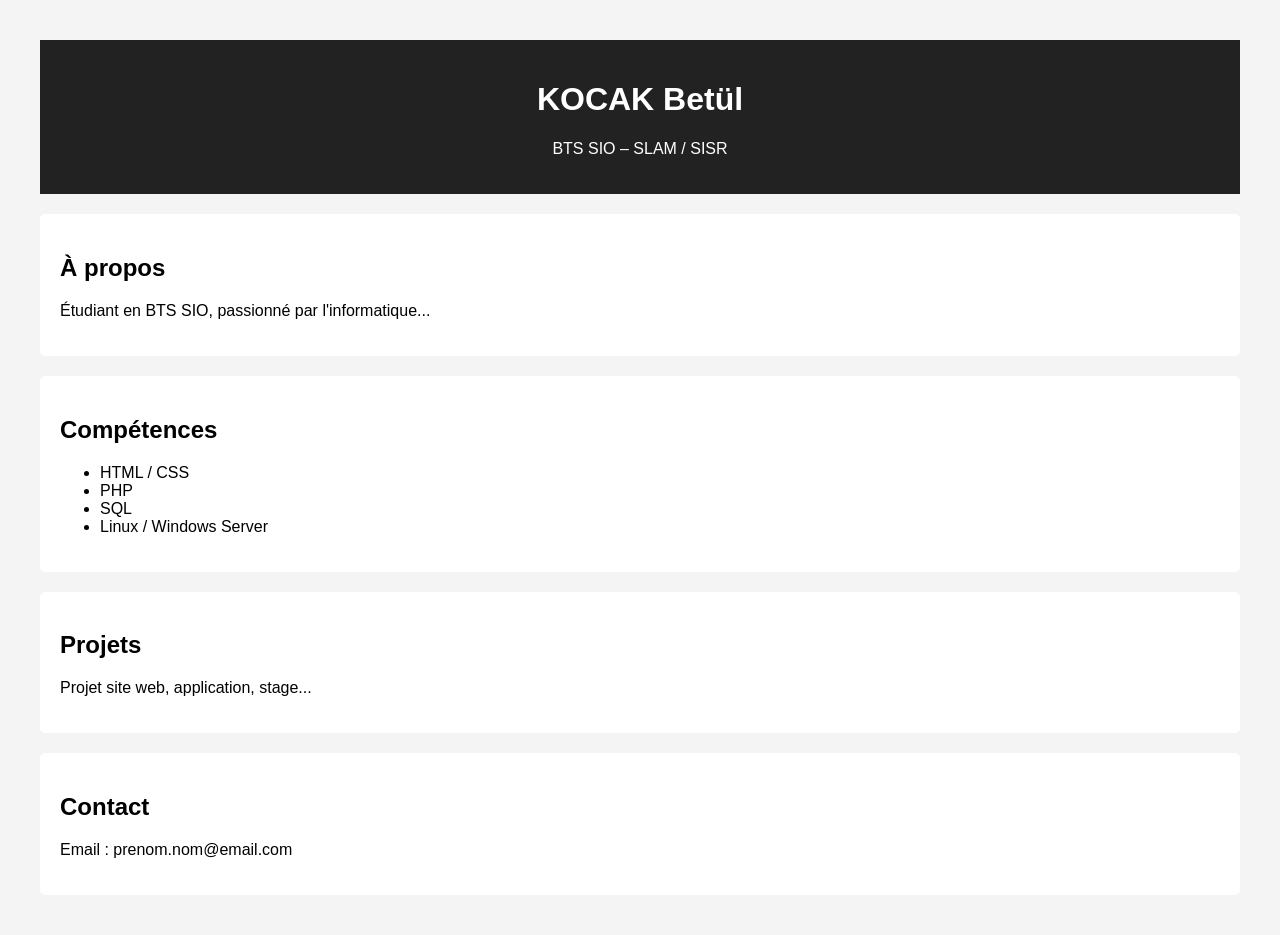
==== index.html @ 5ae97ff6 "test" ====
<!DOCTYPE html>
<html lang="fr">
<head>
    <meta charset="UTF-8">
    <title>Portfolio BTS SIO</title>
    <link rel="stylesheet" href="style.css">
</head>
<body>
    <header>
        <h1>KOCAK Betül</h1>
        <p>BTS SIO – SLAM / SISR</p>
    </header>

    <section>
        <h2>À propos</h2>
        <p>Étudiant en BTS SIO, passionné par l'informatique...</p>
    </section>

    <section>
        <h2>Compétences</h2>
        <ul>
            <li>HTML / CSS</li>
            <li>PHP</li>
            <li>SQL</li>
            <li>Linux / Windows Server</li>
        </ul>
    </section>

    <section>
        <h2>Projets</h2>
        <p>Projet site web, application, stage...</p>
    </section>

    <section>
        <h2>Contact</h2>
        <p>Email : prenom.nom@email.com</p>
    </section>
</body>
</html>
---- style.css ----
body {
    font-family: Arial, sans-serif;
    margin: 40px;
    background-color: #f4f4f4;
}

header {
    background: #222;
    color: white;
    padding: 20px;
    text-align: center;
}

section {
    background: white;
    padding: 20px;
    margin-top: 20px;
    border-radius: 5px;
}
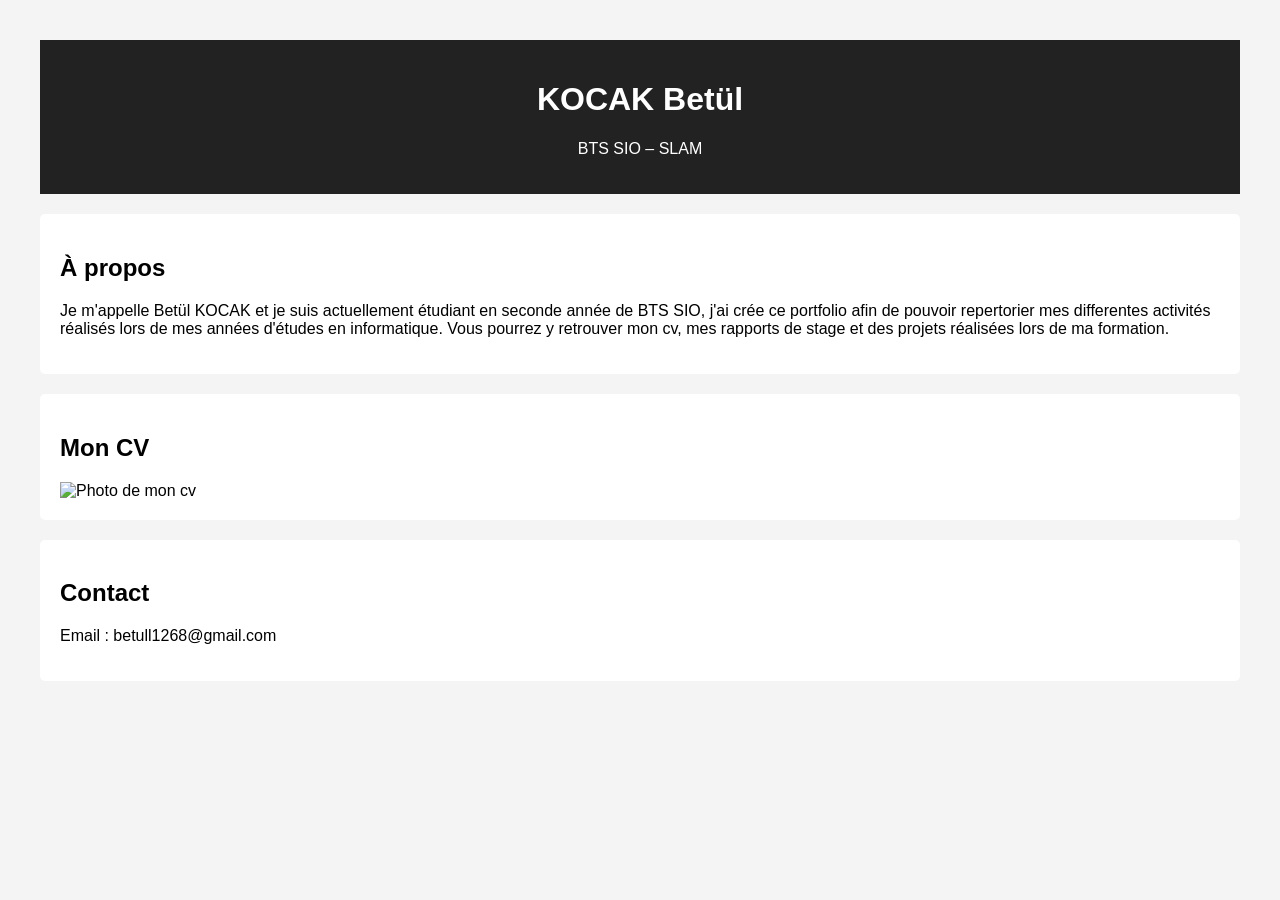
==== commit c6a0950d: "Save 1" ====
--- a/index.html
+++ b/index.html
@@ -8,32 +8,22 @@
 <body>
     <header>
         <h1>KOCAK Betül</h1>
-        <p>BTS SIO – SLAM / SISR</p>
+        <p>BTS SIO – SLAM</p>
     </header>
 
-    <section>
+    <section >
         <h2>À propos</h2>
-        <p>Étudiant en BTS SIO, passionné par l'informatique...</p>
+        <p>Je m'appelle Betül KOCAK et je suis actuellement étudiant en seconde année de BTS SIO, j'ai crée ce portfolio afin de pouvoir repertorier mes differentes activités réalisés lors de mes années d'études en informatique. Vous pourrez y retrouver mon cv, mes rapports de stage et des projets réalisées lors de ma formation.</p>
     </section>
 
-    <section>
-        <h2>Compétences</h2>
-        <ul>
-            <li>HTML / CSS</li>
-            <li>PHP</li>
-            <li>SQL</li>
-            <li>Linux / Windows Server</li>
-        </ul>
-    </section>
-
-    <section>
-        <h2>Projets</h2>
-        <p>Projet site web, application, stage...</p>
+    <section class="cv">
+        <h2>Mon CV</h2>
+        <img src="CV.jpg" alt="Photo de mon cv">
     </section>
 
     <section>
         <h2>Contact</h2>
-        <p>Email : prenom.nom@email.com</p>
+        <p>Email : betull1268@gmail.com</p>
     </section>
 </body>
 </html>
--- a/style.css
+++ b/style.css
@@ -17,3 +17,10 @@
     margin-top: 20px;
     border-radius: 5px;
 }
+
+section.cv img {
+    max-width: 100%;
+    height: auto;
+    display: block;
+    margin: 0 auto;
+}
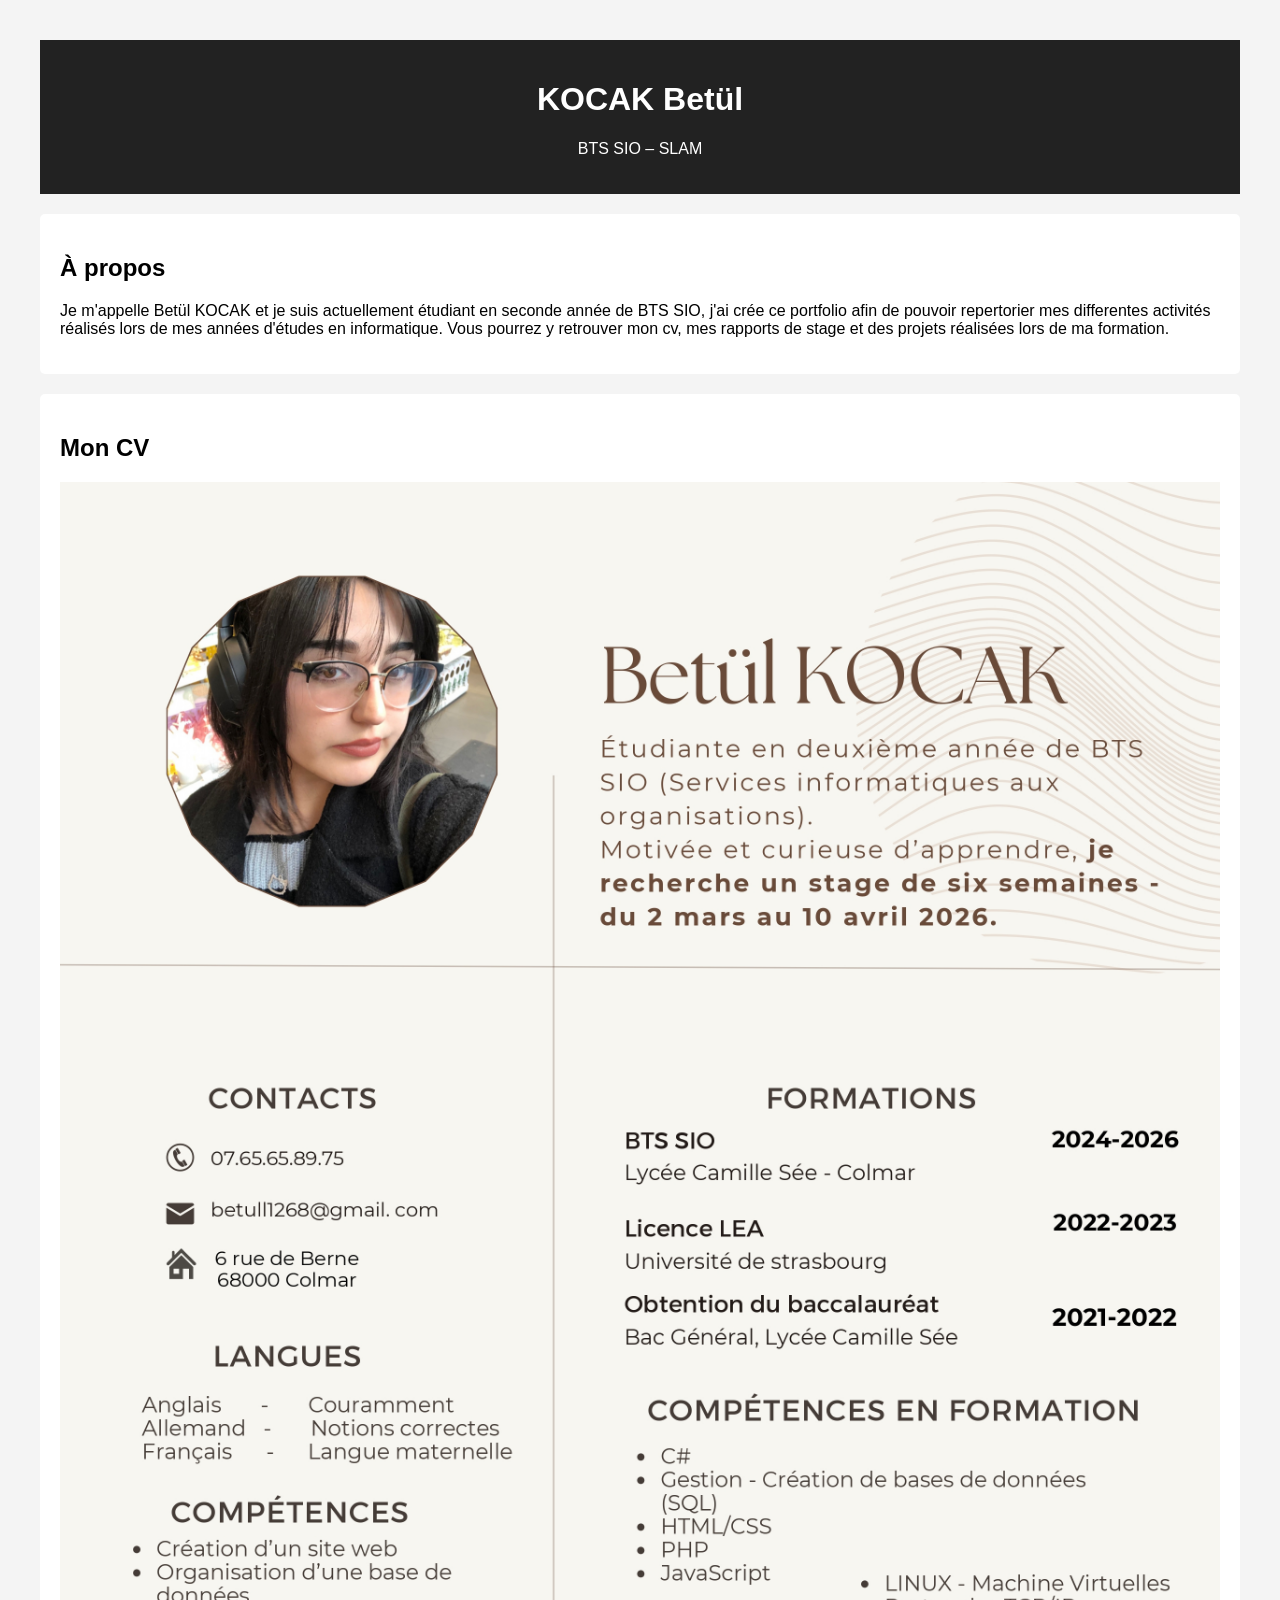
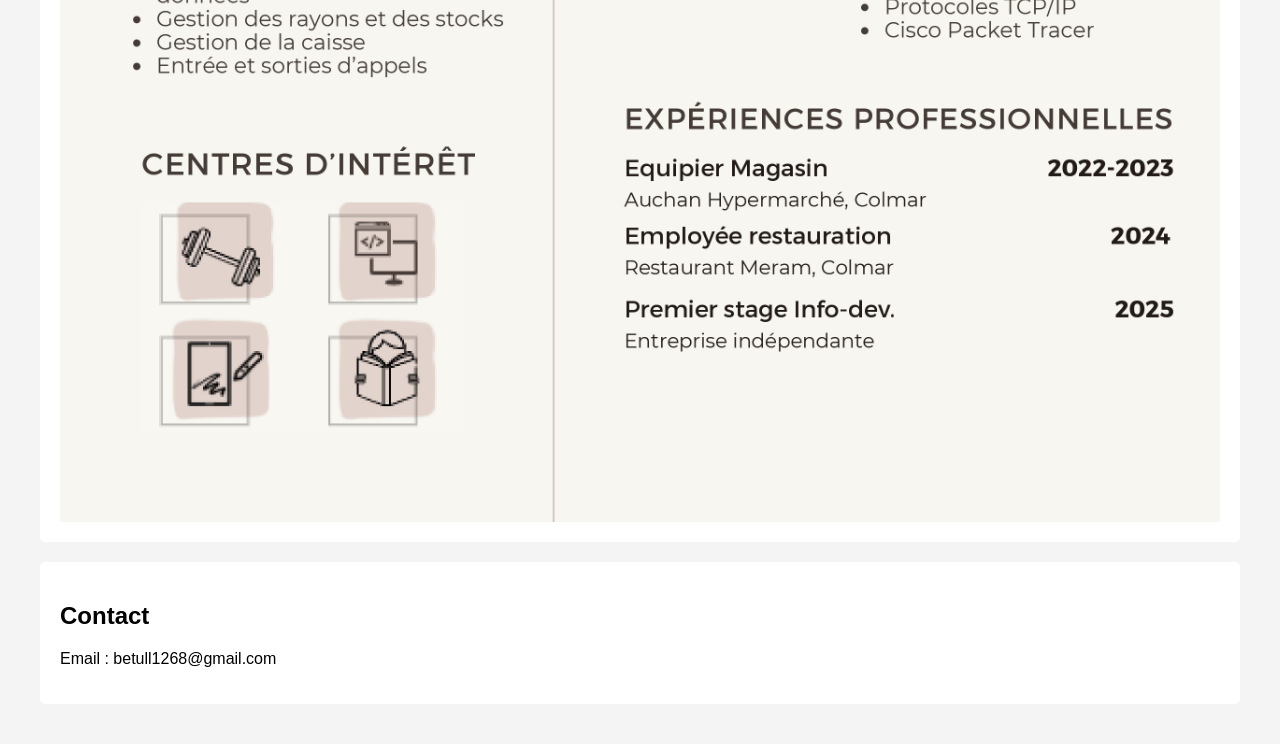
==== commit 8334df20: "CV" ====
--- a/index.html
+++ b/index.html
@@ -18,7 +18,7 @@
 
     <section class="cv">
         <h2>Mon CV</h2>
-        <img src="CV.jpg" alt="Photo de mon cv">
+        <img src="cv.jpg" alt="Photo de mon cv">
     </section>
 
     <section>
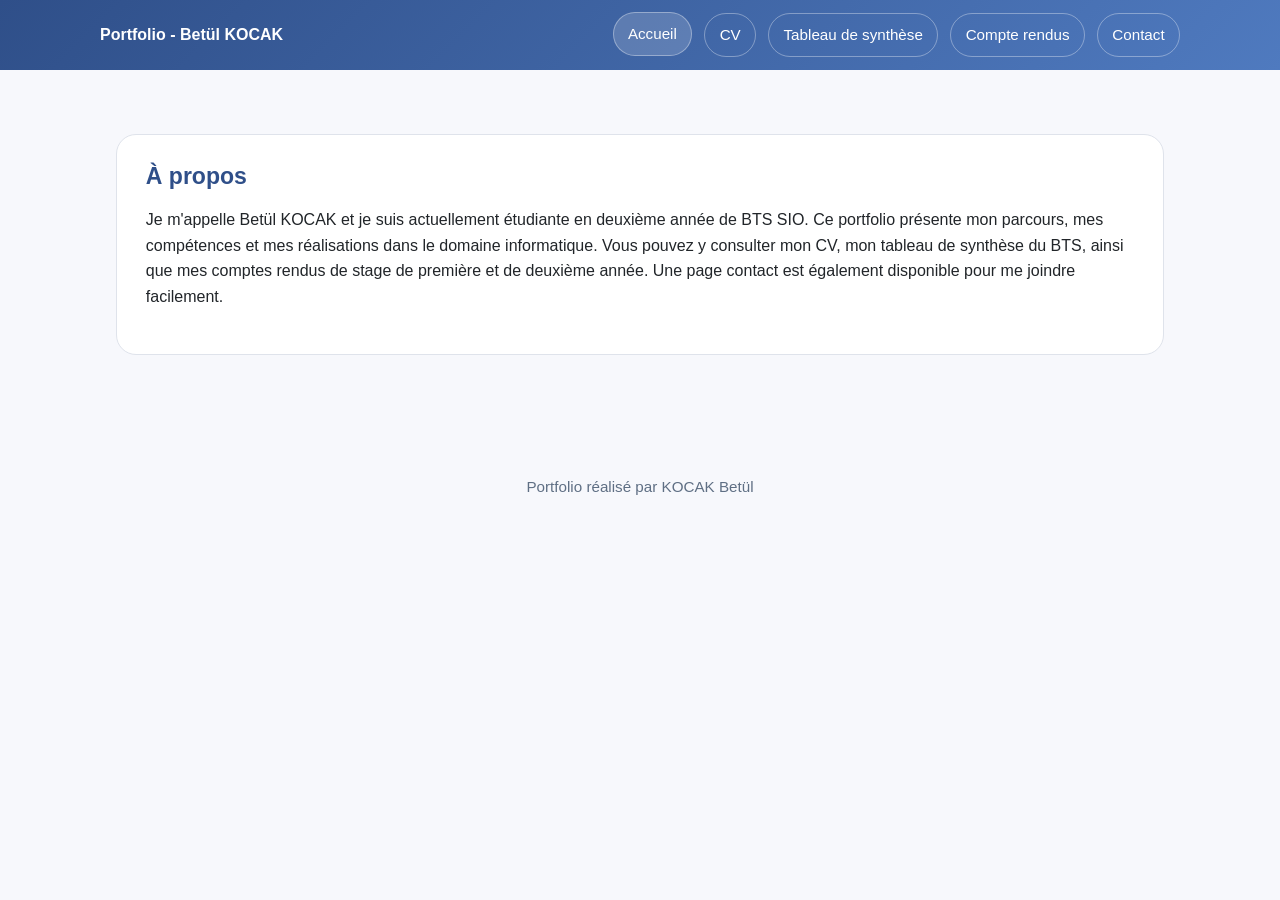
==== commit 7fb2e1eb: "Add files via upload" ====
--- a/index.html
+++ b/index.html
@@ -1,29 +1,41 @@
-<!DOCTYPE html>
-<html lang="fr">
-<head>
-    <meta charset="UTF-8">
-    <title>Portfolio BTS SIO</title>
-    <link rel="stylesheet" href="style.css">
-</head>
-<body>
-    <header>
-        <h1>KOCAK Betül</h1>
-        <p>BTS SIO – SLAM</p>
-    </header>
-
-    <section >
-        <h2>À propos</h2>
-        <p>Je m'appelle Betül KOCAK et je suis actuellement étudiant en seconde année de BTS SIO, j'ai crée ce portfolio afin de pouvoir repertorier mes differentes activités réalisés lors de mes années d'études en informatique. Vous pourrez y retrouver mon cv, mes rapports de stage et des projets réalisées lors de ma formation.</p>
-    </section>
-
-    <section class="cv">
-        <h2>Mon CV</h2>
-        <img src="cv.jpg" alt="Photo de mon cv">
-    </section>
-
-    <section>
-        <h2>Contact</h2>
-        <p>Email : betull1268@gmail.com</p>
-    </section>
-</body>
-</html>
+<!DOCTYPE html>
+<html lang="fr">
+<head>
+  <meta charset="UTF-8">
+  <meta name="viewport" content="width=device-width, initial-scale=1.0">
+  <title>Portfolio KOCAK Betül</title>
+  <link href="https://cdn.jsdelivr.net/npm/bootstrap@5.3.3/dist/css/bootstrap.min.css" rel="stylesheet">
+  <link rel="stylesheet" href="style.css">
+</head>
+<body>
+  <header>
+    <div class="container">
+      <p>Portfolio - Betül KOCAK</p>
+      <nav>
+        <a href="index.html" class="active">Accueil</a>
+        <a href="cv.html">CV</a>
+        <a href="synthese.html">Tableau de synthèse</a>
+        <a href="stages.html">Compte rendus</a>
+        <a href="contact.html">Contact</a>
+      </nav>
+    </div>
+  </header>
+  <main class="container">
+    <section class="section">
+      <div class="card">
+        <h2 class="page-title">À propos</h2>
+        <p>
+          Je m'appelle Betül KOCAK et je suis actuellement étudiante en deuxième année de BTS SIO.
+          Ce portfolio présente mon parcours, mes compétences et mes réalisations dans le domaine informatique.
+          Vous pouvez y consulter mon CV, mon tableau de synthèse du BTS, ainsi que mes comptes rendus de stage
+          de première et de deuxième année.
+          Une page contact est également disponible pour me joindre facilement.
+        </p>
+      </div>
+    </section>
+  </main>
+  <footer>
+    <p>Portfolio réalisé par KOCAK Betül</p>
+  </footer>
+</body>
+</html>
--- a/style.css
+++ b/style.css
@@ -1,26 +1,208 @@
-body {
-    font-family: Arial, sans-serif;
-    margin: 40px;
-    background-color: #f4f4f4;
-}
-
-header {
-    background: #222;
-    color: white;
-    padding: 20px;
-    text-align: center;
-}
-
-section {
-    background: white;
-    padding: 20px;
-    margin-top: 20px;
-    border-radius: 5px;
-}
-
-section.cv img {
-    max-width: 100%;
-    height: auto;
-    display: block;
-    margin: 0 auto;
-}
+/* Portfolio KOCAK Betül */
+:root {
+  --background: #f7f8fc;
+  --surface: #ffffff;
+  --primary: #2f4f89;
+  --secondary: #4f7abf;
+  --text: #1f2937;
+  --muted: #5f6f84;
+  --border: #dfe3eb;
+}
+
+* {
+  box-sizing: border-box;
+}
+
+body {
+  margin: 0;
+  font-family: 'Segoe UI', Tahoma, Geneva, Verdana, sans-serif;
+  background: var(--background);
+  color: var(--text);
+  line-height: 1.6;
+}
+
+header {
+  background: linear-gradient(135deg, #2f4f89 0%, #4f7abf 100%);
+  color: white;
+  padding: 0.8rem 1rem;
+}
+
+header .container {
+  display: flex;
+  align-items: center;
+  justify-content: space-between;
+  gap: 1rem;
+  padding: 0;
+}
+
+header p {
+  margin: 0;
+  font-size: 1rem;
+  font-weight: 700;
+  white-space: nowrap;
+}
+
+nav {
+  display: flex;
+  flex-wrap: nowrap;
+  justify-content: flex-end;
+  gap: 0.75rem;
+  margin-top: 0;
+}
+
+nav a {
+  color: white;
+  text-decoration: none;
+  padding: 0.55rem 0.9rem;
+  border: 1px solid rgba(255,255,255,0.35);
+  border-radius: 999px;
+  transition: background 0.2s ease, transform 0.2s ease;
+  white-space: nowrap;
+  font-size: 0.95rem;
+}
+
+nav a:hover,
+nav a.active {
+  background: rgba(255,255,255,0.16);
+  transform: translateY(-1px);
+}
+
+.container {
+  max-width: 1080px;
+  margin: 0 auto;
+  padding: 2rem 1rem 4rem;
+}
+
+.hero {
+  background: var(--surface);
+  border: 1px solid var(--border);
+  border-radius: 24px;
+  padding: 2rem;
+  box-shadow: 0 18px 45px rgba(47,79,137,0.08);
+}
+
+.hero h1 {
+  margin-top: 0;
+  font-size: clamp(2.2rem, 3vw, 3.4rem);
+}
+
+.hero p {
+  margin: 1rem 0;
+  color: var(--muted);
+}
+
+.section {
+  margin-top: 2rem;
+}
+
+.page-title {
+  margin: 0 0 1rem 0;
+  color: var(--primary);
+  line-height: 1.2;
+  font-size: clamp(1.8rem, 2.4vw, 2.4rem);
+  font-weight: 700;
+}
+
+.card h2,
+.card h3 {
+  margin: 0 0 1rem 0;
+  color: var(--primary);
+  line-height: 1.2;
+}
+
+.card h2 {
+  font-size: clamp(1.35rem, 1.8vw, 1.8rem);
+}
+
+.card h3 {
+  font-size: 1.15rem;
+}
+
+.card {
+  background: var(--surface);
+  border: 1px solid var(--border);
+  border-radius: 20px;
+  padding: 1.8rem;
+  margin-bottom: 1.5rem;
+}
+
+.grid {
+  display: grid;
+  gap: 1.5rem;
+}
+
+.grid-2 {
+  grid-template-columns: repeat(2, minmax(0, 1fr));
+}
+
+.profile-image {
+  width: 100%;
+  max-width: 260px;
+  border-radius: 18px;
+  border: 1px solid var(--border);
+  object-fit: cover;
+}
+
+ul {
+  padding-left: 1.25rem;
+}
+
+ul li {
+  margin-bottom: 0.75rem;
+}
+
+footer {
+  text-align: center;
+  padding: 2rem 1rem 1rem;
+  color: var(--muted);
+  font-size: 0.95rem;
+}
+
+button, .btn {
+  display: inline-block;
+  background: var(--primary);
+  color: white;
+  border: none;
+  border-radius: 999px;
+  padding: 0.85rem 1.5rem;
+  text-decoration: none;
+  cursor: pointer;
+}
+
+button:hover, .btn:hover {
+  background: #1f3c72;
+}
+
+input, textarea {
+  width: 100%;
+  padding: 0.95rem 1rem;
+  border-radius: 14px;
+  border: 1px solid var(--border);
+  background: #fafbff;
+  margin-top: 0.5rem;
+  font: inherit;
+}
+
+label {
+  display: block;
+  margin-top: 1rem;
+  font-weight: 600;
+}
+
+@media (max-width: 768px) {
+  .grid-2 {
+    grid-template-columns: 1fr;
+  }
+  nav {
+    justify-content: center;
+  }
+}
+
+@media (max-width: 520px) {
+  header {
+    padding: 1.1rem 0.8rem;
+  }
+  .hero, .card {
+    padding: 1.4rem;
+  }
+}
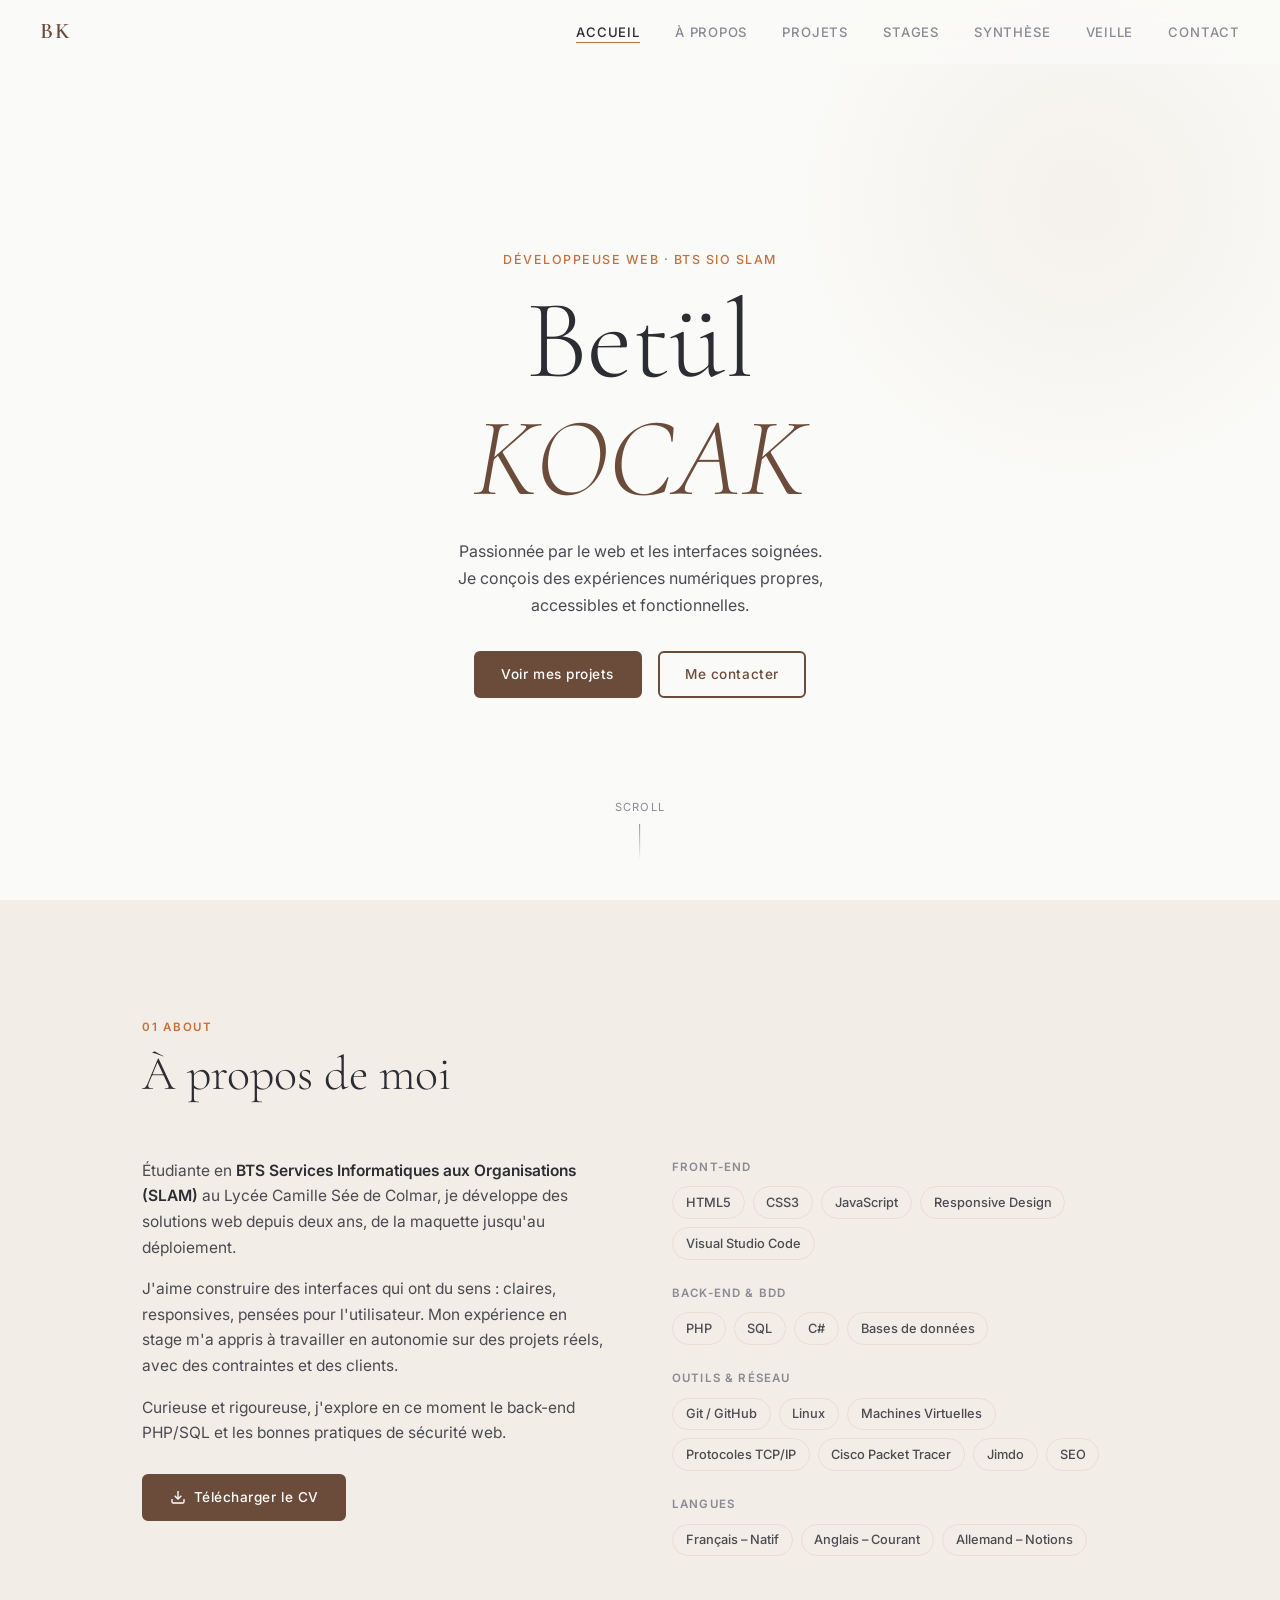
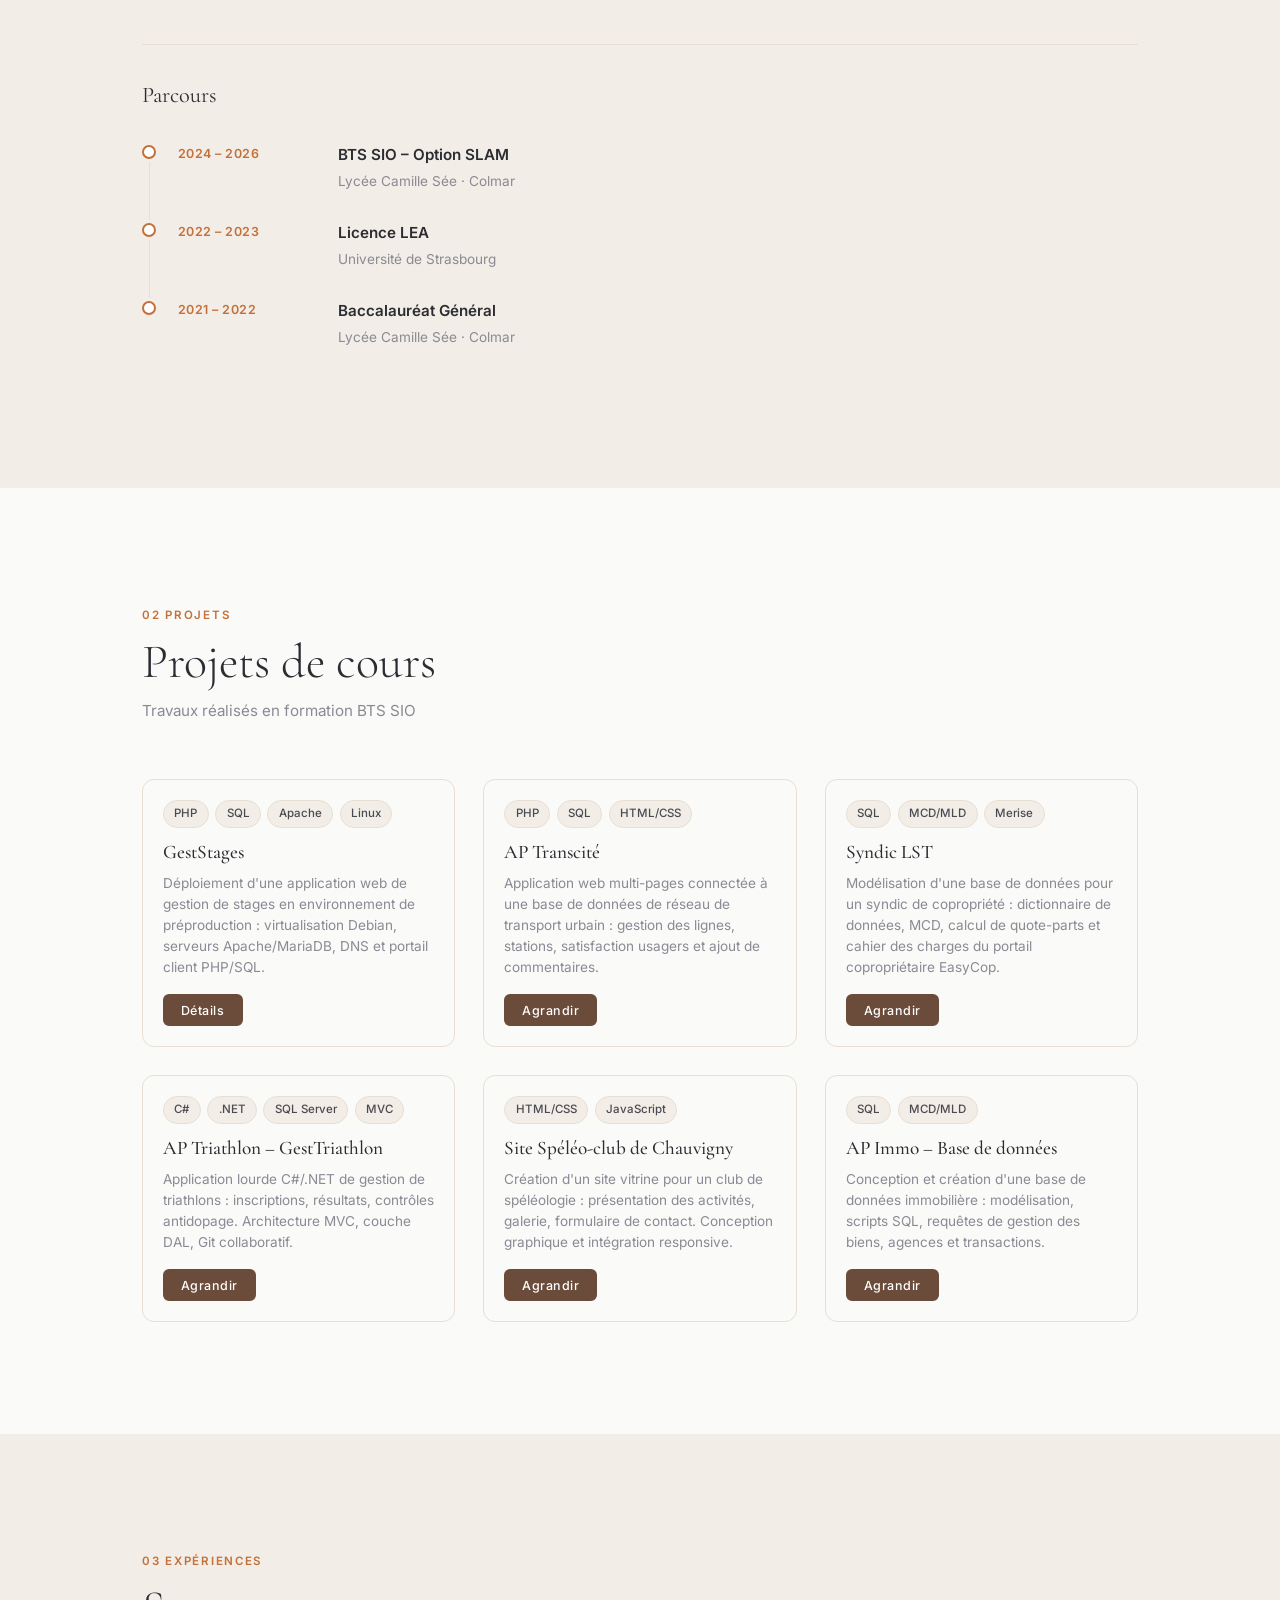
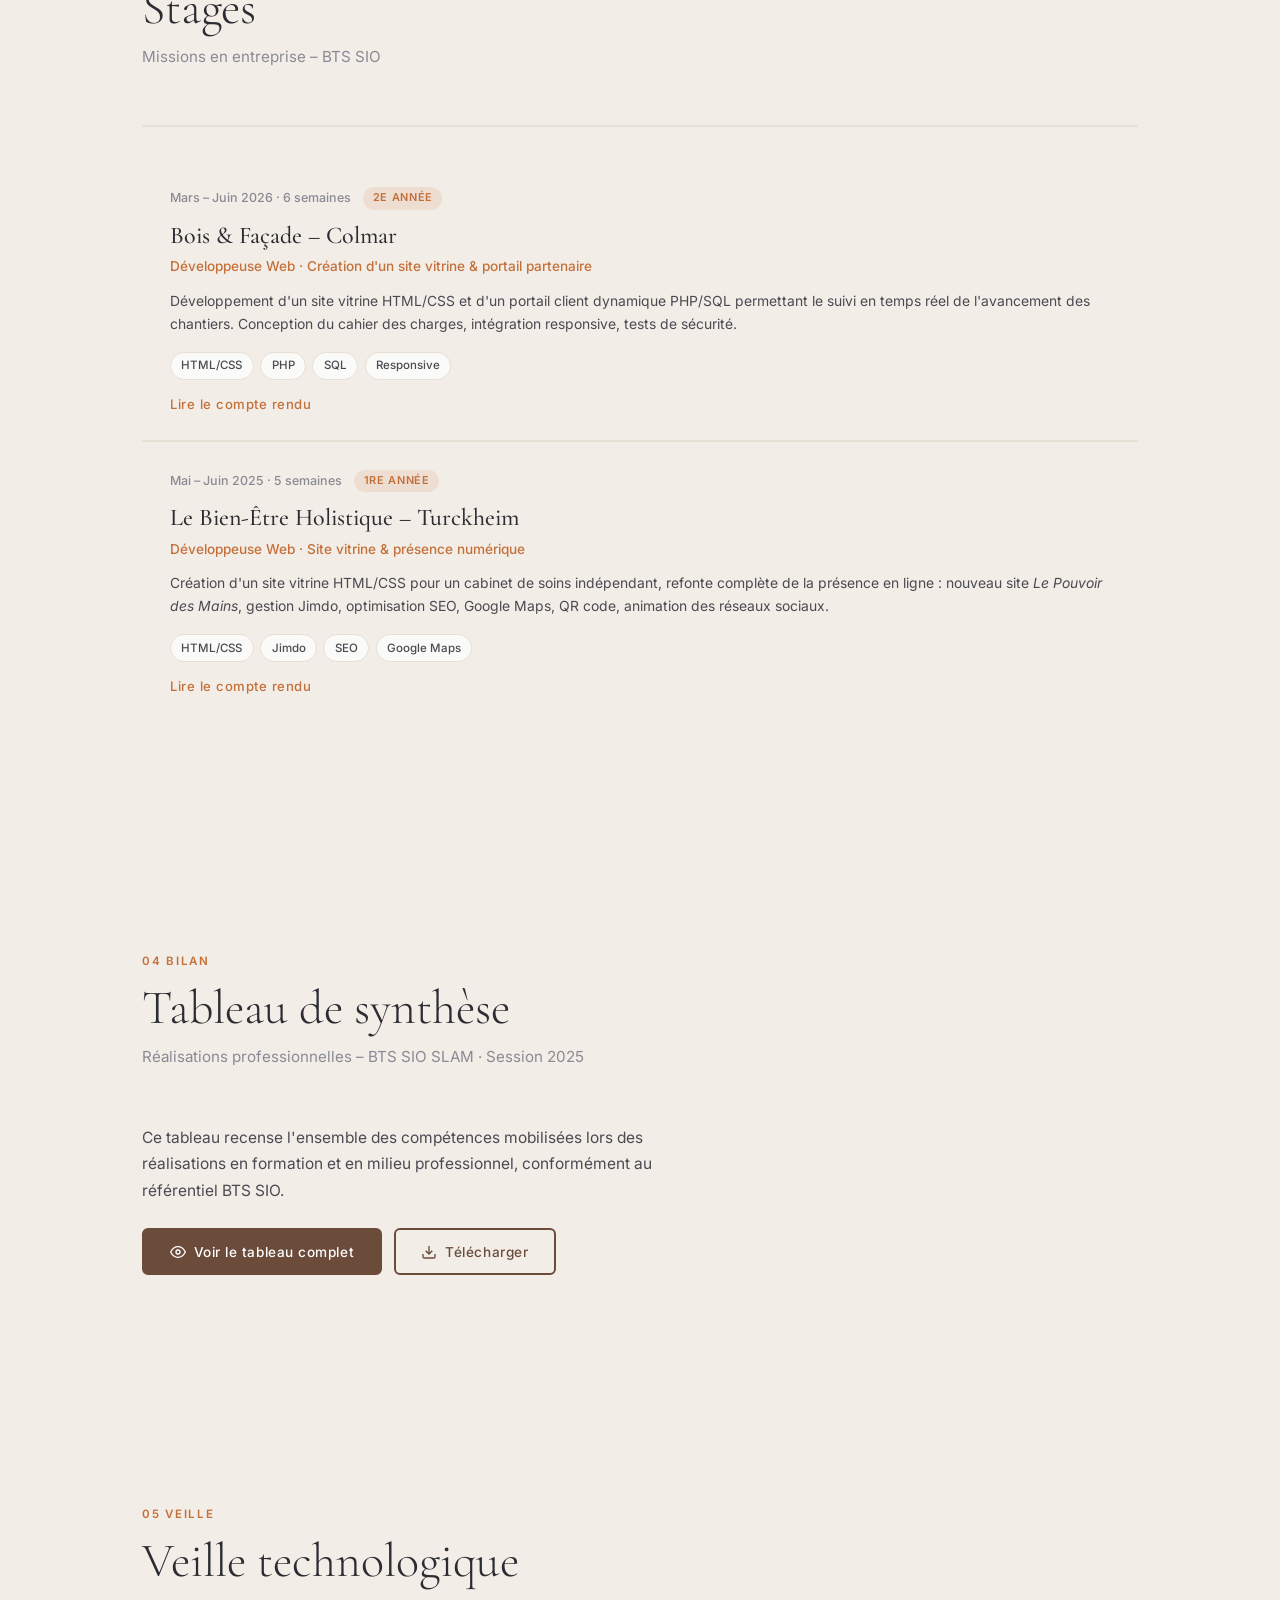
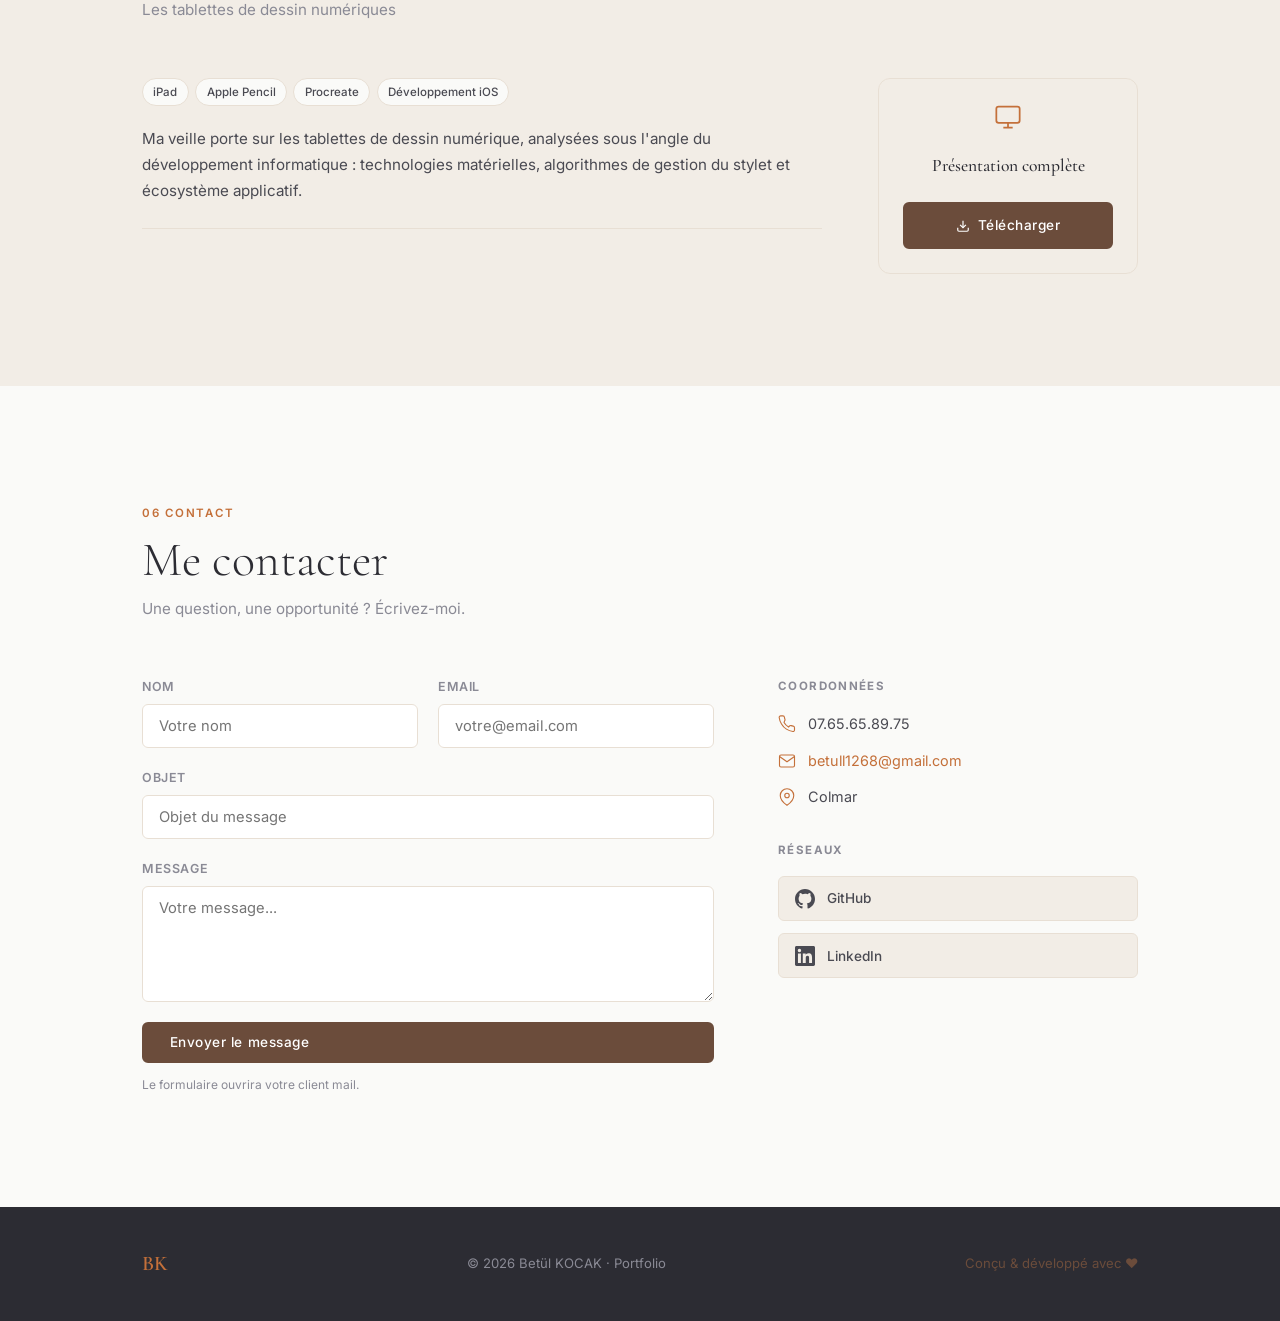
==== commit eb686ee4: "Sauvegarde" ====
--- a/index.html
+++ b/index.html
@@ -1,41 +1,619 @@
-<!DOCTYPE html>
-<html lang="fr">
-<head>
-  <meta charset="UTF-8">
-  <meta name="viewport" content="width=device-width, initial-scale=1.0">
-  <title>Portfolio KOCAK Betül</title>
-  <link href="https://cdn.jsdelivr.net/npm/bootstrap@5.3.3/dist/css/bootstrap.min.css" rel="stylesheet">
-  <link rel="stylesheet" href="style.css">
-</head>
-<body>
-  <header>
-    <div class="container">
-      <p>Portfolio - Betül KOCAK</p>
-      <nav>
-        <a href="index.html" class="active">Accueil</a>
-        <a href="cv.html">CV</a>
-        <a href="synthese.html">Tableau de synthèse</a>
-        <a href="stages.html">Compte rendus</a>
-        <a href="contact.html">Contact</a>
-      </nav>
-    </div>
-  </header>
-  <main class="container">
-    <section class="section">
-      <div class="card">
-        <h2 class="page-title">À propos</h2>
-        <p>
-          Je m'appelle Betül KOCAK et je suis actuellement étudiante en deuxième année de BTS SIO.
-          Ce portfolio présente mon parcours, mes compétences et mes réalisations dans le domaine informatique.
-          Vous pouvez y consulter mon CV, mon tableau de synthèse du BTS, ainsi que mes comptes rendus de stage
-          de première et de deuxième année.
-          Une page contact est également disponible pour me joindre facilement.
-        </p>
-      </div>
-    </section>
-  </main>
-  <footer>
-    <p>Portfolio réalisé par KOCAK Betül</p>
-  </footer>
-</body>
-</html>+  <!DOCTYPE html>
+  <html lang="fr">
+  <head>
+    <meta charset="UTF-8" />
+    <meta name="viewport" content="width=device-width, initial-scale=1.0" />
+    <title>Betül KOCAK | Portfolio</title>
+    <link rel="preconnect" href="https://fonts.googleapis.com" />
+    <link rel="preconnect" href="https://fonts.gstatic.com" crossorigin />
+    <link href="https://fonts.googleapis.com/css2?family=Cormorant+Garamond:ital,wght@0,300;0,400;0,500;0,600;1,300;1,400&family=Inter:wght@300;400;500;600&display=swap" rel="stylesheet" />
+    <link rel="stylesheet" href="css/style.css" />
+  </head>
+  <body>
+
+    <!-- NAV -->
+    <nav class="navbar" id="navbar">
+      <div class="nav-logo">BK</div>
+      <ul class="nav-links">
+        <li><a href="#accueil" class="nav-link active" data-section="accueil">Accueil</a></li>
+        <li><a href="#about" class="nav-link" data-section="about">À propos</a></li>
+        <li><a href="#projects" class="nav-link" data-section="projects">Projets</a></li>
+        <li><a href="#stages" class="nav-link" data-section="stages">Stages</a></li>
+        <li><a href="#synthese" class="nav-link" data-section="synthese">Synthèse</a></li>
+        <li><a href="#veille" class="nav-link" data-section="veille">Veille</a></li>
+        <li><a href="#contact" class="nav-link" data-section="contact">Contact</a></li>
+      </ul>
+      <button class="nav-toggle" id="navToggle" aria-label="Menu">
+        <span></span><span></span><span></span>
+      </button>
+    </nav>
+
+    <!-- MOBILE MENU -->
+    <div class="mobile-menu" id="mobileMenu">
+      <ul>
+        <li><a href="#accueil" class="mobile-link">Accueil</a></li>
+        <li><a href="#about" class="mobile-link">À propos</a></li>
+        <li><a href="#projects" class="mobile-link">Projets</a></li>
+        <li><a href="#stages" class="mobile-link">Stages</a></li>
+        <li><a href="#synthese" class="mobile-link">Synthèse</a></li>
+        <li><a href="#veille" class="mobile-link">Veille</a></li>
+        <li><a href="#contact" class="mobile-link">Contact</a></li>
+      </ul>
+    </div>
+
+    <!-- HERO -->
+    <section id="accueil" class="hero">
+      <div class="hero-bg-pattern"></div>
+      <div class="hero-content hero-content-nophoto">
+        <div class="hero-text">
+          <p class="hero-eyebrow fade-in delay-1">Développeuse Web · BTS SIO SLAM</p>
+          <h1 class="hero-name fade-in delay-2">Betül<br /><em>KOCAK</em></h1>
+          <p class="hero-tagline fade-in delay-3">
+            Passionnée par le web et les interfaces soignées.<br />
+            Je conçois des expériences numériques propres, accessibles et fonctionnelles.
+          </p>
+          <div class="hero-cta fade-in delay-4">
+            <a href="#projects" class="btn btn-primary">Voir mes projets</a>
+            <a href="#contact" class="btn btn-ghost">Me contacter</a>
+          </div>
+        </div>
+      </div>
+      <div class="hero-scroll-hint">
+        <span>Scroll</span>
+        <div class="scroll-line"></div>
+      </div>
+    </section>
+
+    <!-- ABOUT -->
+    <section id="about" class="section about-section">
+      <div class="container">
+        <div class="section-header fade-up">
+          <span class="section-label">01 About</span>
+          <h2 class="section-title">À propos de moi</h2>
+        </div>
+        <div class="about-grid">
+          <div class="about-bio fade-up">
+            <p>
+              Étudiante en <strong>BTS Services Informatiques aux Organisations (SLAM)</strong> au Lycée Camille Sée de Colmar, je développe des solutions web depuis deux ans, de la maquette jusqu'au déploiement.
+            </p>
+            <p>
+              J'aime construire des interfaces qui ont du sens : claires, responsives, pensées pour l'utilisateur. Mon expérience en stage m'a appris à travailler en autonomie sur des projets réels, avec des contraintes et des clients.
+            </p>
+            <p>
+              Curieuse et rigoureuse, j'explore en ce moment le back-end PHP/SQL et les bonnes pratiques de sécurité web.
+            </p>
+            <div class="about-actions">
+              <a href="assets/fichiers/CV_Betul_KOCAK.jpg" download class="btn btn-primary">
+                <svg width="16" height="16" viewBox="0 0 24 24" fill="none" stroke="currentColor" stroke-width="2"><path d="M21 15v4a2 2 0 0 1-2 2H5a2 2 0 0 1-2-2v-4"/><polyline points="7,10 12,15 17,10"/><line x1="12" y1="15" x2="12" y2="3"/></svg>
+                Télécharger le CV
+              </a>
+            </div>
+          </div>
+          <div class="about-skills fade-up delay-2">
+            <div class="skills-block">
+              <h3 class="skills-category">Front-end</h3>
+              <div class="skills-tags">
+                <span class="tag">HTML5</span>
+                <span class="tag">CSS3</span>
+                <span class="tag">JavaScript</span>
+                <span class="tag">Responsive Design</span>
+                <span class="tag">Visual Studio Code</span>
+              </div>
+            </div>
+            <div class="skills-block">
+              <h3 class="skills-category">Back-end &amp; BDD</h3>
+              <div class="skills-tags">
+                <span class="tag">PHP</span>
+                <span class="tag">SQL</span>
+                <span class="tag">C#</span>
+                <span class="tag">Bases de données</span>
+              </div>
+            </div>
+            <div class="skills-block">
+              <h3 class="skills-category">Outils &amp; Réseau</h3>
+              <div class="skills-tags">
+                <span class="tag">Git / GitHub</span>
+                <span class="tag">Linux</span>
+                <span class="tag">Machines Virtuelles</span>
+                <span class="tag">Protocoles TCP/IP</span>
+                <span class="tag">Cisco Packet Tracer</span>
+                <span class="tag">Jimdo</span>
+                <span class="tag">SEO</span>
+              </div>
+            </div>
+            <div class="skills-block">
+              <h3 class="skills-category">Langues</h3>
+              <div class="skills-tags">
+                <span class="tag">Français – Natif</span>
+                <span class="tag">Anglais – Courant</span>
+                <span class="tag">Allemand – Notions</span>
+              </div>
+            </div>
+          </div>
+        </div>
+
+        <!-- Timeline formation -->
+        <div class="timeline-wrap fade-up">
+          <h3 class="timeline-title">Parcours</h3>
+          <div class="timeline">
+            <div class="timeline-item">
+              <div class="timeline-dot"></div>
+              <div class="timeline-date">2024 – 2026</div>
+              <div class="timeline-body">
+                <strong>BTS SIO – Option SLAM</strong>
+                <span>Lycée Camille Sée · Colmar</span>
+              </div>
+            </div>
+            <div class="timeline-item">
+              <div class="timeline-dot"></div>
+              <div class="timeline-date">2022 – 2023</div>
+              <div class="timeline-body">
+                <strong>Licence LEA</strong>
+                <span>Université de Strasbourg</span>
+              </div>
+            </div>
+            <div class="timeline-item">
+              <div class="timeline-dot"></div>
+              <div class="timeline-date">2021 – 2022</div>
+              <div class="timeline-body">
+                <strong>Baccalauréat Général</strong>
+                <span>Lycée Camille Sée · Colmar</span>
+              </div>
+            </div>
+          </div>
+        </div>
+      </div>
+    </section>
+
+    <!-- PROJECTS -->
+  <section id="projects" class="section projects-section">
+    <div class="container">
+      <div class="section-header fade-up">
+        <span class="section-label">02 Projets</span>
+        <h2 class="section-title">Projets de cours</h2>
+        <p class="section-subtitle">Travaux réalisés en formation BTS SIO</p>
+      </div>
+
+      <div class="cards-grid">
+
+        <div class="project-card fade-up">
+          <div class="card-body">
+            <div class="card-tags">
+              <span class="tag tag-sm">PHP</span>
+              <span class="tag tag-sm">SQL</span>
+              <span class="tag tag-sm">Apache</span>
+              <span class="tag tag-sm">Linux</span>
+            </div>
+            <h3 class="card-title">GestStages</h3>
+            <p class="card-desc">Déploiement d'une application web de gestion de stages en environnement de préproduction : virtualisation Debian, serveurs Apache/MariaDB, DNS et portail client PHP/SQL.</p>
+            <div class="card-footer">
+              <button class="btn btn-primary btn-sm" onclick="openModal('modal-p-geststages')">Détails</button>
+            </div>
+          </div>
+        </div>
+
+        <div class="project-card fade-up delay-1">
+          <div class="card-body">
+            <div class="card-tags">
+              <span class="tag tag-sm">PHP</span>
+              <span class="tag tag-sm">SQL</span>
+              <span class="tag tag-sm">HTML/CSS</span>
+            </div>
+            <h3 class="card-title">AP Transcité</h3>
+            <p class="card-desc">Application web multi-pages connectée à une base de données de réseau de transport urbain : gestion des lignes, stations, satisfaction usagers et ajout de commentaires.</p>
+            <div class="card-footer">
+              <button class="btn btn-primary btn-sm" onclick="openModal('modal-p-transcite')">Agrandir</button>
+            </div>
+          </div>
+        </div>
+
+        <div class="project-card fade-up delay-2">
+          <div class="card-body">
+            <div class="card-tags">
+              <span class="tag tag-sm">SQL</span>
+              <span class="tag tag-sm">MCD/MLD</span>
+              <span class="tag tag-sm">Merise</span>
+            </div>
+            <h3 class="card-title">Syndic LST</h3>
+            <p class="card-desc">Modélisation d'une base de données pour un syndic de copropriété : dictionnaire de données, MCD, calcul de quote-parts et cahier des charges du portail copropriétaire EasyCop.</p>
+            <div class="card-footer">
+              <button class="btn btn-primary btn-sm" onclick="openModal('modal-p-syndic')">Agrandir</button>
+            </div>
+          </div>
+        </div>
+
+        <div class="project-card fade-up delay-3">
+          <div class="card-body">
+            <div class="card-tags">
+              <span class="tag tag-sm">C#</span>
+              <span class="tag tag-sm">.NET</span>
+              <span class="tag tag-sm">SQL Server</span>
+              <span class="tag tag-sm">MVC</span>
+            </div>
+            <h3 class="card-title">AP Triathlon – GestTriathlon</h3>
+            <p class="card-desc">Application lourde C#/.NET de gestion de triathlons : inscriptions, résultats, contrôles antidopage. Architecture MVC, couche DAL, Git collaboratif.</p>
+            <div class="card-footer">
+              <button class="btn btn-primary btn-sm" onclick="openModal('modal-p-triathlon')">Agrandir</button>
+            </div>
+          </div>
+        </div>
+
+        <div class="project-card fade-up">
+          <div class="card-body">
+            <div class="card-tags">
+              <span class="tag tag-sm">HTML/CSS</span>
+              <span class="tag tag-sm">JavaScript</span>
+            </div>
+            <h3 class="card-title">Site Spéléo-club de Chauvigny</h3>
+            <p class="card-desc">Création d'un site vitrine pour un club de spéléologie : présentation des activités, galerie, formulaire de contact. Conception graphique et intégration responsive.</p>
+            <div class="card-footer">
+              <button class="btn btn-primary btn-sm" onclick="openModal('modal-p-speleo')">Agrandir</button>
+            </div>
+          </div>
+        </div>
+
+        <div class="project-card fade-up delay-1">
+          <div class="card-body">
+            <div class="card-tags">
+              <span class="tag tag-sm">SQL</span>
+              <span class="tag tag-sm">MCD/MLD</span>
+            </div>
+            <h3 class="card-title">AP Immo – Base de données</h3>
+            <p class="card-desc">Conception et création d'une base de données immobilière : modélisation, scripts SQL, requêtes de gestion des biens, agences et transactions.</p>
+            <div class="card-footer">
+              <button class="btn btn-primary btn-sm" onclick="openModal('modal-p-immo')">Agrandir</button>
+            </div>
+          </div>
+        </div>
+
+      </div>
+    </div>
+  </section>
+
+    <!-- STAGES -->
+    <section id="stages" class="section stages-section">
+      <div class="container">
+        <div class="section-header fade-up">
+          <span class="section-label">03 Expériences</span>
+          <h2 class="section-title">Stages</h2>
+          <p class="section-subtitle">Missions en entreprise – BTS SIO</p>
+        </div>
+
+        <div class="stages-list">
+
+          <!-- Stage 2 -->
+          <div class="stage-card fade-up" onclick="openModal('modal-s2')">
+            </div>
+            <div class="stage-card-right">
+              <div class="stage-meta">
+                <span class="stage-date">Mars – Juin 2026 · 6 semaines</span>
+                <span class="stage-badge">2e année</span>
+              </div>
+              <h3 class="stage-title">Bois &amp; Façade – Colmar</h3>
+              <p class="stage-role">Développeuse Web · Création d'un site vitrine &amp; portail partenaire</p>
+              <p class="stage-desc">
+                Développement d'un site vitrine HTML/CSS et d'un portail client dynamique PHP/SQL permettant le suivi en temps réel de l'avancement des chantiers. Conception du cahier des charges, intégration responsive, tests de sécurité.
+              </p>
+              <div class="stage-tags">
+                <span class="tag tag-sm">HTML/CSS</span>
+                <span class="tag tag-sm">PHP</span>
+                <span class="tag tag-sm">SQL</span>
+                <span class="tag tag-sm">Responsive</span>
+              </div>
+              <div class="stage-actions" onclick="event.stopPropagation()">
+                <button class="btn-text" onclick="openModal('modal-s2')">Lire le compte rendu</button>
+              </div>
+            </div>
+          </div>
+
+          <!-- Stage 1 -->
+          <div class="stage-card fade-up delay-1" onclick="openModal('modal-s1')">
+            </div>
+            <div class="stage-card-right">
+              <div class="stage-meta">
+                <span class="stage-date">Mai – Juin 2025 · 5 semaines</span>
+                <span class="stage-badge">1re année</span>
+              </div>
+              <h3 class="stage-title">Le Bien-Être Holistique – Turckheim</h3>
+              <p class="stage-role">Développeuse Web · Site vitrine &amp; présence numérique</p>
+              <p class="stage-desc">
+                Création d'un site vitrine HTML/CSS pour un cabinet de soins indépendant, refonte complète de la présence en ligne : nouveau site <em>Le Pouvoir des Mains</em>, gestion Jimdo, optimisation SEO, Google Maps, QR code, animation des réseaux sociaux.
+              </p>
+              <div class="stage-tags">
+                <span class="tag tag-sm">HTML/CSS</span>
+                <span class="tag tag-sm">Jimdo</span>
+                <span class="tag tag-sm">SEO</span>
+                <span class="tag tag-sm">Google Maps</span>
+              </div>
+              <div class="stage-actions" onclick="event.stopPropagation()">
+                <button class="btn-text" onclick="openModal('modal-s1')">Lire le compte rendu</button>
+              </div>
+            </div>
+          </div>
+
+        </div>
+      </div>
+    </section>
+
+    <!-- TABLEAU DE SYNTHÈSE -->
+    <section id="synthese" class="section synthese-section">
+      <div class="container">
+        <div class="section-header fade-up">
+          <span class="section-label">04 Bilan</span>
+          <h2 class="section-title">Tableau de synthèse</h2>
+          <p class="section-subtitle">Réalisations professionnelles – BTS SIO SLAM · Session 2025</p>
+        </div>
+        <div class="synthese-compact fade-up">
+          <p class="synthese-text">Ce tableau recense l'ensemble des compétences mobilisées lors des réalisations en formation et en milieu professionnel, conformément au référentiel BTS SIO.</p>
+          <div class="synthese-actions">
+            <a href="synthese.html" target="_blank" class="btn btn-primary">
+              <svg width="16" height="16" viewBox="0 0 24 24" fill="none" stroke="currentColor" stroke-width="2"><path d="M1 12s4-8 11-8 11 8 11 8-4 8-11 8-11-8-11-8z"/><circle cx="12" cy="12" r="3"/></svg>
+              Voir le tableau complet
+            </a>
+            <a href="assets/fichiers/Betul_Tableau.jpg" download class="btn btn-ghost">
+              <svg width="16" height="16" viewBox="0 0 24 24" fill="none" stroke="currentColor" stroke-width="2"><path d="M21 15v4a2 2 0 0 1-2 2H5a2 2 0 0 1-2-2v-4"/><polyline points="7,10 12,15 17,10"/><line x1="12" y1="15" x2="12" y2="3"/></svg>
+              Télécharger
+            </a>
+          </div>
+        </div>
+      </div>
+    </section>
+
+    <!-- VEILLE TECHNOLOGIQUE -->
+    <section id="veille" class="section veille-section">
+      <div class="container">
+        <div class="section-header fade-up">
+          <span class="section-label">05 Veille</span>
+          <h2 class="section-title">Veille technologique</h2>
+          <p class="section-subtitle">Les tablettes de dessin numériques</p>
+        </div>
+        <div class="veille-layout fade-up">
+
+          <!-- Colonne principale -->
+          <div class="veille-body">
+            <div class="veille-tag-row">
+              <span class="tag tag-sm">iPad</span>
+              <span class="tag tag-sm">Apple Pencil</span>
+              <span class="tag tag-sm">Procreate</span>
+              <span class="tag tag-sm">Développement iOS</span>
+            </div>
+            <p class="veille-intro">
+              Ma veille porte sur les tablettes de dessin numérique, analysées sous l'angle du développement informatique : technologies matérielles, algorithmes de gestion du stylet et écosystème applicatif.
+            </p>
+          </div>
+
+          <!-- Colonne latérale -->
+          <div class="veille-sidebar" style="position: sticky; top: 5rem;">
+            <div class="veille-presentation-card">
+              <div class="veille-pres-icon">
+                <svg width="28" height="28" viewBox="0 0 24 24" fill="none" stroke="currentColor" stroke-width="1.5"><rect x="2" y="3" width="20" height="14" rx="2"/><path d="M8 21h8M12 17v4"/></svg>
+              </div>
+              <h4>Présentation complète</h4>
+              <a href="assets/fichiers/MaVeilleTechnologique_BetulKOCAK.pptx" download class="btn btn-primary veille-dl-btn">
+                <svg width="14" height="14" viewBox="0 0 24 24" fill="none" stroke="currentColor" stroke-width="2"><path d="M21 15v4a2 2 0 0 1-2 2H5a2 2 0 0 1-2-2v-4"/><polyline points="7,10 12,15 17,10"/><line x1="12" y1="15" x2="12" y2="3"/></svg>
+                Télécharger
+              </a>
+            </div>
+          </div>
+
+        </div>
+      </div>
+    </section>
+
+    <!-- CONTACT -->
+    <section id="contact" class="section contact-section">
+      <div class="container">
+        <div class="section-header fade-up">
+          <span class="section-label">06 Contact</span>
+          <h2 class="section-title">Me contacter</h2>
+          <p class="section-subtitle">Une question, une opportunité ? Écrivez-moi.</p>
+        </div>
+
+        <div class="contact-grid">
+          <form class="contact-form fade-up" id="contactForm">
+            <div class="form-row">
+              <div class="form-group">
+                <label for="name">Nom</label>
+                <input type="text" id="name" name="name" placeholder="Votre nom" required />
+              </div>
+              <div class="form-group">
+                <label for="email">Email</label>
+                <input type="email" id="email" name="email" placeholder="votre@email.com" required />
+              </div>
+            </div>
+            <div class="form-group">
+              <label for="subject">Objet</label>
+              <input type="text" id="subject" name="subject" placeholder="Objet du message" />
+            </div>
+            <div class="form-group">
+              <label for="message">Message</label>
+              <textarea id="message" name="message" rows="5" placeholder="Votre message..." required></textarea>
+            </div>
+            <button type="submit" class="btn btn-primary">Envoyer le message</button>
+            <p class="form-note">Le formulaire ouvrira votre client mail.</p>
+          </form>
+
+          <div class="contact-info fade-up delay-2">
+            <div class="contact-info-block">
+              <h3>Coordonnées</h3>
+              <ul class="contact-list">
+                <li>
+                  <svg width="18" height="18" viewBox="0 0 24 24" fill="none" stroke="currentColor" stroke-width="1.5"><path d="M22 16.92v3a2 2 0 0 1-2.18 2 19.79 19.79 0 0 1-8.63-3.07A19.5 19.5 0 0 1 4.69 12 19.79 19.79 0 0 1 1.58 3.41a2 2 0 0 1 2-2.18h3a2 2 0 0 1 2 1.72 12.84 12.84 0 0 0 .7 2.81 2 2 0 0 1-.45 2.11L8.09 9.91a16 16 0 0 0 6 6l1.27-1.27a2 2 0 0 1 2.11-.45 12.84 12.84 0 0 0 2.81.7A2 2 0 0 1 22 16.92z"/></svg>
+                  <span>07.65.65.89.75</span>
+                </li>
+                <li>
+                  <svg width="18" height="18" viewBox="0 0 24 24" fill="none" stroke="currentColor" stroke-width="1.5"><path d="M4 4h16c1.1 0 2 .9 2 2v12c0 1.1-.9 2-2 2H4c-1.1 0-2-.9-2-2V6c0-1.1.9-2 2-2z"/><polyline points="22,6 12,13 2,6"/></svg>
+                  <a href="mailto:betull1268@gmail.com">betull1268@gmail.com</a>
+                </li>
+                <li>
+                  <svg width="18" height="18" viewBox="0 0 24 24" fill="none" stroke="currentColor" stroke-width="1.5"><path d="M21 10c0 7-9 13-9 13s-9-6-9-13a9 9 0 0 1 18 0z"/><circle cx="12" cy="10" r="3"/></svg>
+                  <span>Colmar</span>
+                </li>
+              </ul>
+            </div>
+            <div class="contact-info-block">
+              <h3>Réseaux</h3>
+              <div class="social-links">
+                <a href="#" class="social-btn" aria-label="GitHub">
+                  <svg width="20" height="20" viewBox="0 0 24 24" fill="currentColor"><path d="M12 0C5.374 0 0 5.373 0 12c0 5.302 3.438 9.8 8.207 11.387.599.111.793-.261.793-.577v-2.234c-3.338.726-4.033-1.416-4.033-1.416-.546-1.387-1.333-1.756-1.333-1.756-1.089-.745.083-.729.083-.729 1.205.084 1.839 1.237 1.839 1.237 1.07 1.834 2.807 1.304 3.492.997.107-.775.418-1.305.762-1.604-2.665-.305-5.467-1.334-5.467-5.931 0-1.311.469-2.381 1.236-3.221-.124-.303-.535-1.524.117-3.176 0 0 1.008-.322 3.301 1.23A11.509 11.509 0 0 1 12 5.803c1.02.005 2.047.138 3.006.404 2.291-1.552 3.297-1.23 3.297-1.23.653 1.653.242 2.874.118 3.176.77.84 1.235 1.911 1.235 3.221 0 4.609-2.807 5.624-5.479 5.921.43.372.823 1.102.823 2.222v3.293c0 .319.192.694.801.576C20.566 21.797 24 17.3 24 12c0-6.627-5.373-12-12-12z"/></svg>
+                  GitHub
+                </a>
+                <a href="https://www.linkedin.com/in/[placeholder]" class="social-btn" aria-label="LinkedIn">
+                  <svg width="20" height="20" viewBox="0 0 24 24" fill="currentColor"><path d="M20.447 20.452h-3.554v-5.569c0-1.328-.027-3.037-1.852-3.037-1.853 0-2.136 1.445-2.136 2.939v5.667H9.351V9h3.414v1.561h.046c.477-.9 1.637-1.85 3.37-1.85 3.601 0 4.267 2.37 4.267 5.455v6.286zM5.337 7.433a2.062 2.062 0 0 1-2.063-2.065 2.064 2.064 0 1 1 2.063 2.065zm1.782 13.019H3.555V9h3.564v11.452zM22.225 0H1.771C.792 0 0 .774 0 1.729v20.542C0 23.227.792 24 1.771 24h20.451C23.2 24 24 23.227 24 22.271V1.729C24 .774 23.2 0 22.222 0h.003z"/></svg>
+                  LinkedIn
+                </a>
+              </div>
+            </div>
+          </div>
+        </div>
+      </div>
+    </section>
+
+    <!-- FOOTER -->
+    <footer class="footer">
+      <div class="container footer-inner">
+        <span class="footer-logo">BK</span>
+        <p>© 2026 Betül KOCAK · Portfolio</p>
+        <p class="footer-credits">Conçu &amp; développé avec ♥</p>
+      </div>
+    </footer>
+
+    <!-- MODALS PROJETS -->
+    <div class="modal-overlay" id="modal-p-geststages" onclick="closeModal(event, 'modal-p-geststages')">
+      <div class="modal-box modal-box-lg">
+        <button class="modal-close" onclick="closeModal(null, 'modal-p-geststages')">✕</button>
+        <div class="modal-content">
+          <div class="modal-tags">
+            <span class="tag tag-sm">PHP</span><span class="tag tag-sm">SQL</span><span class="tag tag-sm">Apache</span><span class="tag tag-sm">Debian</span><span class="tag tag-sm">Linux</span>
+          </div>
+          <h2 class="modal-title">GestStages</h2>
+          <p class="modal-subtitle">Déploiement d'une application web en environnement de préproduction</p>
+          <p class="modal-desc">Réalisé en binôme (SLAM + SISR), ce TP consistait à déployer une application PHP/SQL de gestion de stages sur une infrastructure virtualisée Debian, avec deux serveurs spécialisés (SRV-WEB et SRV-BDD) configurés manuellement.</p>
+          <p class="modal-desc"><strong>Mission SLAM :</strong> déploiement de l'application via SSH/SCP, importation du script SQL, création de l'utilisateur base de données, ajout du fichier de diagnostic PHP, gestion des droits (groupe dev, permissions 775).</p>
+          <p class="modal-desc"><strong>Outils :</strong> VirtualBox, Debian, Apache2, PHP, MariaDB, SSH, SCP.</p>
+          <a href="#" class="btn btn-primary" target="_blank">Voir sur GitHub</a>
+        </div>
+      </div>
+    </div>
+
+    <div class="modal-overlay" id="modal-p-transcite" onclick="closeModal(event, 'modal-p-transcite')">
+      <div class="modal-box modal-box-lg">
+        <button class="modal-close" onclick="closeModal(null, 'modal-p-transcite')">✕</button>
+        <div class="modal-content">
+          <div class="modal-tags">
+            <span class="tag tag-sm">PHP</span><span class="tag tag-sm">SQL</span><span class="tag tag-sm">HTML/CSS</span><span class="tag tag-sm">WAMP</span>
+          </div>
+          <h2 class="modal-title">AP Transcité</h2>
+          <p class="modal-subtitle">Application web de gestion d'un réseau de transport urbain</p>
+          <p class="modal-desc">Création d'une application web multi-pages connectée à une base de données de réseau de bus. Le projet couvre la modélisation (Looping), l'initialisation des données, l'exploitation par requêtes SQL et le développement de 6 pages PHP dynamiques.</p>
+          <p class="modal-desc"><strong>Fonctionnalités :</strong> liste des lignes, stations par ligne, guichets automatiques manquants, statistiques de satisfaction par critère, formulaire d'ajout de commentaire.</p>
+          <p class="modal-desc"><strong>Outils :</strong> WAMP, PHP, SQL, HTML/CSS, Looping.</p>
+          <a href="#" class="btn btn-primary" target="_blank">Voir sur GitHub</a>
+        </div>
+      </div>
+    </div>
+
+    <div class="modal-overlay" id="modal-p-syndic" onclick="closeModal(event, 'modal-p-syndic')">
+      <div class="modal-box modal-box-lg">
+        <button class="modal-close" onclick="closeModal(null, 'modal-p-syndic')">✕</button>
+        <div class="modal-content">
+          <div class="modal-tags">
+            <span class="tag tag-sm">SQL</span><span class="tag tag-sm">MCD/MLD</span><span class="tag tag-sm">Merise</span><span class="tag tag-sm">Analyse</span>
+          </div>
+          <h2 class="modal-title">Syndic LST</h2>
+          <p class="modal-subtitle">Modélisation d'une base de données de gestion de copropriété</p>
+          <p class="modal-desc">Projet d'analyse et de modélisation pour un syndic de copropriété : dictionnaire de données (Lot, Copropriétaire, Devis, Prestataire…), conception du MCD, calcul des quotes-parts par tantièmes.</p>
+          <p class="modal-desc"><strong>Mission C :</strong> rédaction du cahier des charges du portail copropriétaire EasyCop permettant la simulation de quote-part, la consultation des devis votés et les appels de fonds.</p>
+          <a href="#" class="btn btn-primary" target="_blank">Voir sur GitHub</a>
+        </div>
+      </div>
+    </div>
+
+    <div class="modal-overlay" id="modal-p-triathlon" onclick="closeModal(event, 'modal-p-triathlon')">
+      <div class="modal-box modal-box-lg">
+        <button class="modal-close" onclick="closeModal(null, 'modal-p-triathlon')">✕</button>
+        <div class="modal-content">
+          <div class="modal-tags">
+            <span class="tag tag-sm">C#</span><span class="tag tag-sm">.NET</span><span class="tag tag-sm">SQL Server</span><span class="tag tag-sm">MVC</span><span class="tag tag-sm">Git</span>
+          </div>
+          <h2 class="modal-title">AP Triathlon – GestTriathlon</h2>
+          <p class="modal-subtitle">Application lourde C#/.NET de gestion de compétitions</p>
+          <p class="modal-desc">Application Windows développée en équipe pour le Comité Départemental de Triathlon. Gestion des triathlons, triathlètes, inscriptions, résultats et contrôles antidopage. Architecture MVC avec couche DAL, accès SQL Server via VPN/TSE.</p>
+          <p class="modal-desc"><strong>Fonctionnalités :</strong> formulaires CRUD multicritères, gestion des épreuves (nage, vélo, course), alertes dopage, classements, résultats en temps réel.</p>
+          <p class="modal-desc"><strong>Méthode :</strong> travail collaboratif en groupe de 3-4, dépôt Git avec branches par développeur, chef de projet désigné.</p>
+          <a href="#" class="btn btn-primary" target="_blank">Voir sur GitHub</a>
+        </div>
+      </div>
+    </div>
+
+    <div class="modal-overlay" id="modal-p-speleo" onclick="closeModal(event, 'modal-p-speleo')">
+      <div class="modal-box modal-box-lg">
+        <button class="modal-close" onclick="closeModal(null, 'modal-p-speleo')">✕</button>
+        <div class="modal-content">
+          <div class="modal-tags">
+            <span class="tag tag-sm">HTML/CSS</span><span class="tag tag-sm">JavaScript</span>
+          </div>
+          <h2 class="modal-title">Site Spéléo-club de Chauvigny</h2>
+          <p class="modal-subtitle">Site vitrine responsive pour un club sportif</p>
+          <p class="modal-desc">Création d'un site vitrine complet pour le Spéléo-club de Chauvigny : présentation du club et des activités, galerie photos, formulaire de contact, navigation claire et design adapté au public cible.</p>
+          <p class="modal-desc"><strong>Compétences :</strong> intégration HTML/CSS, responsive design, accessibilité, UX.</p>
+          <a href="#" class="btn btn-primary" target="_blank">Voir sur GitHub</a>
+        </div>
+      </div>
+    </div>
+
+    <div class="modal-overlay" id="modal-p-immo" onclick="closeModal(event, 'modal-p-immo')">
+      <div class="modal-box modal-box-lg">
+        <button class="modal-close" onclick="closeModal(null, 'modal-p-immo')">✕</button>
+        <div class="modal-content">
+          <div class="modal-tags">
+            <span class="tag tag-sm">SQL</span><span class="tag tag-sm">MCD/MLD</span><span class="tag tag-sm">Looping</span>
+          </div>
+          <h2 class="modal-title">AP Immo – Base de données</h2>
+          <p class="modal-subtitle">Conception et création d'une base de données immobilière</p>
+          <p class="modal-desc">Projet de modélisation d'une base de données pour une agence immobilière : identification des entités (biens, agences, transactions, clients), conception du MCD/MLD, génération du script SQL et requêtes de gestion.</p>
+          <a href="#" class="btn btn-primary" target="_blank">Voir sur GitHub</a>
+        </div>
+      </div>
+    </div>
+
+    <!-- MODALS STAGES -->
+    <div class="modal-overlay" id="modal-s1" onclick="closeModal(event, 'modal-s1')">
+      <div class="modal-box modal-box-lg">
+        <button class="modal-close" onclick="closeModal(null, 'modal-s1')">✕</button>
+        <div class="modal-content">
+          <div class="modal-tags">
+            <span class="tag tag-sm">HTML/CSS</span><span class="tag tag-sm">Jimdo</span><span class="tag tag-sm">SEO</span><span class="tag tag-sm">Google Maps</span>
+          </div>
+          <p class="modal-meta">Mai – Juin 2025 · Turckheim · 5 semaines · 1re année BTS</p>
+          <h2 class="modal-title">Le Bien-Être Holistique</h2>
+          <p class="modal-subtitle">Développeuse web – Présence numérique &amp; site vitrine</p>
+          <p class="modal-desc">Cabinet de soins et massages de Mme Caroline GRUCKER à Turckheim. L'activité reposait sur une visibilité insuffisante : le premier site souffrait d'un mauvais référencement et d'une confusion avec les services de l'hôtel partenaire.</p>
+          <p class="modal-desc"><strong>Mission :</strong> développement d'un nouveau site vitrine <em>Le Pouvoir des Mains</em> en HTML/CSS (VS Code) : navigation claire, formulaire de contact, Google Maps, QR code, design responsive fidèle à l'identité visuelle. Gestion en parallèle du site Jimdo existant et animation des réseaux sociaux (Instagram, Facebook).</p>
+          <p class="modal-desc"><strong>Résultat :</strong> site responsive déployé, présence en ligne différenciée, stratégie SEO mise en place, droits d'accès sécurisés.</p>
+          <a href="assets/fichiers/CR_Stage_KOCAK.docx" download class="btn btn-primary">Télécharger le rapport</a>
+        </div>
+      </div>
+    </div>
+
+    <div class="modal-overlay" id="modal-s2" onclick="closeModal(event, 'modal-s2')">
+      <div class="modal-box modal-box-lg">
+        <button class="modal-close" onclick="closeModal(null, 'modal-s2')">✕</button>
+        <div class="modal-content">
+          <div class="modal-tags">
+            <span class="tag tag-sm">HTML/CSS</span><span class="tag tag-sm">PHP</span><span class="tag tag-sm">SQL</span><span class="tag tag-sm">Responsive</span>
+          </div>
+          <p class="modal-meta">Mars – Juin 2026 · Colmar · 6 semaines · 2e année BTS</p>
+          <h2 class="modal-title">Bois &amp; Façade</h2>
+          <p class="modal-subtitle">Développeuse web – Site vitrine &amp; portail partenaire</p>
+          <p class="modal-desc">Entreprise de maçonnerie générale et rénovation basée à Colmar. Avant mon intervention, l'entreprise ne disposait ni d'un site structuré ni d'outils de suivi de chantier : la communication reposait uniquement sur téléphone et e-mail.</p>
+          <p class="modal-desc"><strong>Mission :</strong> conception d'un site vitrine HTML/CSS professionnel (services, réalisations, coordonnées) et développement d'un portail partenaire PHP/SQL permettant aux clients de suivre l'avancement de leurs travaux en temps réel. Adaptation responsive complète et tests de sécurité.</p>
+          <p class="modal-desc"><strong>Résultat :</strong> deux interfaces déployées et testées, communication client renforcée, transparence sur le suivi de chantier.</p>
+          <a href="assets/fichiers/CR_Stage2_KOCAK.docx" download class="btn btn-primary">Télécharger le rapport</a>
+        </div>
+      </div>
+    </div>
+
+    <script src="js/main.js"></script>
+  </body>
+  </html>
--- a/css/style.css
+++ b/css/style.css
@@ -0,0 +1,1137 @@
+/* ===================================
+   BETÜL KOCAK — PORTFOLIO
+   Palette & tokens
+=================================== */
+
+:root {
+  --cream:      #FAFAF8;
+  --sand:       #F2EDE6;
+  --sand-dark:  #E8DFD4;
+  --brown:      #6B4C3B;
+  --cognac:     #C4703A;
+  --cognac-dim: rgba(196, 112, 58, 0.12);
+  --slate:      #4A4A52;
+  --muted:      #8A8A95;
+  --text:       #2C2C33;
+  --white:      #FFFFFF;
+
+  --font-display: 'Cormorant Garamond', Georgia, serif;
+  --font-body:    'Inter', system-ui, sans-serif;
+
+  --radius-sm:  6px;
+  --radius-md:  12px;
+  --radius-lg:  20px;
+  --radius-xl:  32px;
+
+  --shadow-sm: 0 2px 8px rgba(0,0,0,0.06);
+  --shadow-md: 0 8px 32px rgba(0,0,0,0.09);
+  --shadow-lg: 0 16px 48px rgba(0,0,0,0.12);
+
+  --transition: 0.35s cubic-bezier(0.25, 0.46, 0.45, 0.94);
+}
+
+*, *::before, *::after { box-sizing: border-box; margin: 0; padding: 0; }
+
+html { scroll-behavior: smooth; font-size: 16px; }
+
+body {
+  background: var(--cream);
+  color: var(--text);
+  font-family: var(--font-body);
+  font-weight: 400;
+  line-height: 1.65;
+  overflow-x: hidden;
+}
+
+/* ===================================
+   NAVBAR
+=================================== */
+.navbar {
+  position: fixed;
+  top: 0; left: 0; right: 0;
+  z-index: 100;
+  display: flex;
+  align-items: center;
+  justify-content: space-between;
+  padding: 0 2.5rem;
+  height: 64px;
+  background: rgba(250, 250, 248, 0.88);
+  backdrop-filter: blur(12px);
+  -webkit-backdrop-filter: blur(12px);
+  border-bottom: 1px solid transparent;
+  transition: border-color var(--transition), box-shadow var(--transition);
+}
+.navbar.scrolled {
+  border-bottom-color: var(--sand-dark);
+  box-shadow: var(--shadow-sm);
+}
+.nav-logo {
+  font-family: var(--font-display);
+  font-size: 1.4rem;
+  font-weight: 600;
+  color: var(--brown);
+  letter-spacing: 0.08em;
+  cursor: default;
+}
+.nav-links {
+  display: flex;
+  list-style: none;
+  gap: 2.2rem;
+}
+.nav-link {
+  font-size: 0.82rem;
+  font-weight: 500;
+  letter-spacing: 0.06em;
+  text-transform: uppercase;
+  color: var(--muted);
+  text-decoration: none;
+  position: relative;
+  transition: color var(--transition);
+}
+.nav-link::after {
+  content: '';
+  position: absolute;
+  bottom: -3px; left: 0;
+  width: 0; height: 1px;
+  background: var(--cognac);
+  transition: width var(--transition);
+}
+.nav-link:hover, .nav-link.active { color: var(--text); }
+.nav-link:hover::after, .nav-link.active::after { width: 100%; }
+
+.nav-toggle {
+  display: none;
+  flex-direction: column;
+  gap: 5px;
+  background: none; border: none;
+  cursor: pointer; padding: 4px;
+}
+.nav-toggle span {
+  display: block;
+  width: 24px; height: 2px;
+  background: var(--text);
+  transition: var(--transition);
+}
+
+/* ===================================
+   MOBILE MENU
+=================================== */
+.mobile-menu {
+  display: none;
+  position: fixed;
+  top: 64px; left: 0; right: 0;
+  z-index: 99;
+  background: var(--cream);
+  border-bottom: 1px solid var(--sand-dark);
+  padding: 1.5rem 2rem;
+  transform: translateY(-10px);
+  opacity: 0;
+  pointer-events: none;
+  transition: opacity var(--transition), transform var(--transition);
+}
+.mobile-menu.open {
+  transform: translateY(0);
+  opacity: 1;
+  pointer-events: all;
+}
+.mobile-menu ul { list-style: none; }
+.mobile-menu li { padding: 0.75rem 0; border-bottom: 1px solid var(--sand); }
+.mobile-menu li:last-child { border-bottom: none; }
+.mobile-link {
+  font-size: 1.1rem;
+  font-weight: 500;
+  color: var(--text);
+  text-decoration: none;
+  display: block;
+}
+
+/* ===================================
+   HERO
+=================================== */
+.hero {
+  min-height: 100vh;
+  display: flex;
+  align-items: center;
+  justify-content: center;
+  padding: 7rem 2.5rem 4rem;
+  position: relative;
+  background: var(--cream);
+  overflow: hidden;
+}
+.hero-bg-pattern {
+  position: absolute;
+  top: -100px; right: -100px;
+  width: 600px; height: 600px;
+  background: radial-gradient(ellipse at center, var(--sand) 0%, transparent 70%);
+  opacity: 0.7;
+  pointer-events: none;
+}
+.hero-content {
+  display: flex;
+  align-items: center;
+  gap: 5rem;
+  max-width: 960px;
+  width: 100%;
+}
+.hero-photo-wrap { flex-shrink: 0; }
+.hero-photo-placeholder {
+  width: 240px; height: 240px;
+  border-radius: 50%;
+  background: var(--sand);
+  border: 3px solid var(--sand-dark);
+  display: flex;
+  align-items: center;
+  justify-content: center;
+  color: var(--muted);
+  font-size: 0.8rem;
+  font-weight: 500;
+  letter-spacing: 0.04em;
+  text-transform: uppercase;
+  position: relative;
+}
+.hero-photo-placeholder::before {
+  content: '';
+  position: absolute;
+  inset: -8px;
+  border-radius: 50%;
+  border: 1px solid var(--sand-dark);
+}
+.hero-text { flex: 1; }
+.hero-eyebrow {
+  font-size: 0.78rem;
+  letter-spacing: 0.12em;
+  text-transform: uppercase;
+  color: var(--cognac);
+  font-weight: 500;
+  margin-bottom: 0.75rem;
+}
+.hero-name {
+  font-family: var(--font-display);
+  font-size: clamp(3rem, 6vw, 5rem);
+  font-weight: 300;
+  line-height: 1.05;
+  color: var(--text);
+  margin-bottom: 1.25rem;
+}
+.hero-name em {
+  font-style: italic;
+  color: var(--brown);
+}
+.hero-tagline {
+  font-size: 1rem;
+  color: var(--slate);
+  line-height: 1.7;
+  margin-bottom: 2rem;
+  max-width: 440px;
+}
+.hero-cta {
+  display: flex;
+  gap: 1rem;
+  flex-wrap: wrap;
+}
+.hero-scroll-hint {
+  position: absolute;
+  bottom: 2.5rem;
+  left: 50%;
+  transform: translateX(-50%);
+  display: flex;
+  flex-direction: column;
+  align-items: center;
+  gap: 0.5rem;
+  color: var(--muted);
+  font-size: 0.7rem;
+  letter-spacing: 0.1em;
+  text-transform: uppercase;
+  animation: bob 2s ease-in-out infinite;
+}
+.scroll-line {
+  width: 1px; height: 36px;
+  background: linear-gradient(to bottom, var(--muted), transparent);
+}
+@keyframes bob {
+  0%, 100% { transform: translateX(-50%) translateY(0); }
+  50%       { transform: translateX(-50%) translateY(5px); }
+}
+
+/* ===================================
+   BUTTONS
+=================================== */
+.btn {
+  display: inline-flex;
+  align-items: center;
+  gap: 0.5rem;
+  padding: 0.65rem 1.6rem;
+  border-radius: var(--radius-sm);
+  font-family: var(--font-body);
+  font-size: 0.85rem;
+  font-weight: 500;
+  letter-spacing: 0.04em;
+  text-decoration: none;
+  cursor: pointer;
+  border: 2px solid transparent;
+  transition: background var(--transition), color var(--transition), border-color var(--transition), transform var(--transition), box-shadow var(--transition);
+}
+.btn:hover { transform: translateY(-1px); }
+.btn-primary {
+  background: var(--brown);
+  color: var(--white);
+  border-color: var(--brown);
+}
+.btn-primary:hover {
+  background: var(--cognac);
+  border-color: var(--cognac);
+  box-shadow: 0 4px 16px rgba(196, 112, 58, 0.3);
+}
+.btn-ghost {
+  background: transparent;
+  color: var(--brown);
+  border-color: var(--brown);
+}
+.btn-ghost:hover {
+  background: var(--brown);
+  color: var(--white);
+}
+.btn-text {
+  background: none; border: none;
+  color: var(--cognac);
+  font-size: 0.82rem;
+  font-weight: 500;
+  letter-spacing: 0.04em;
+  cursor: pointer;
+  padding: 0;
+  transition: color var(--transition), gap var(--transition);
+  font-family: var(--font-body);
+}
+.btn-text:hover { color: var(--brown); }
+
+/* ===================================
+   SECTIONS COMMUNES
+=================================== */
+.section { padding: 7rem 0; }
+.section:nth-child(even) { background: var(--sand); }
+.container { max-width: 1060px; margin: 0 auto; padding: 0 2rem; }
+
+.section-header { margin-bottom: 3.5rem; }
+.section-label {
+  display: inline-block;
+  font-size: 0.72rem;
+  font-weight: 600;
+  letter-spacing: 0.15em;
+  text-transform: uppercase;
+  color: var(--cognac);
+  margin-bottom: 0.6rem;
+}
+.section-title {
+  font-family: var(--font-display);
+  font-size: clamp(2rem, 4vw, 3rem);
+  font-weight: 300;
+  line-height: 1.15;
+  color: var(--text);
+}
+.section-subtitle {
+  margin-top: 0.5rem;
+  color: var(--muted);
+  font-size: 0.95rem;
+}
+
+/* ===================================
+   ABOUT
+=================================== */
+.about-grid {
+  display: grid;
+  grid-template-columns: 1fr 1fr;
+  gap: 4rem;
+  margin-bottom: 4rem;
+}
+.about-bio p {
+  color: var(--slate);
+  margin-bottom: 1rem;
+  font-size: 0.97rem;
+}
+.about-bio strong { color: var(--text); font-weight: 600; }
+.about-actions { margin-top: 1.75rem; }
+
+.skills-block { margin-bottom: 1.5rem; }
+.skills-category {
+  font-size: 0.72rem;
+  font-weight: 600;
+  letter-spacing: 0.1em;
+  text-transform: uppercase;
+  color: var(--muted);
+  margin-bottom: 0.6rem;
+}
+.skills-tags { display: flex; flex-wrap: wrap; gap: 0.5rem; }
+
+.tag {
+  display: inline-block;
+  padding: 0.3rem 0.8rem;
+  background: var(--cream);
+  border: 1px solid var(--sand-dark);
+  border-radius: 100px;
+  font-size: 0.8rem;
+  font-weight: 500;
+  color: var(--slate);
+  transition: background var(--transition), color var(--transition), border-color var(--transition);
+}
+.about-section .tag,
+.projects-section .tag,
+.contact-section .tag { background: var(--sand); }
+
+.tag:hover {
+  background: var(--cognac-dim);
+  border-color: var(--cognac);
+  color: var(--cognac);
+}
+.tag-sm {
+  font-size: 0.72rem;
+  padding: 0.22rem 0.65rem;
+}
+
+/* Timeline */
+.timeline-wrap { padding-top: 2rem; border-top: 1px solid var(--sand-dark); }
+.timeline-title {
+  font-family: var(--font-display);
+  font-size: 1.4rem;
+  font-weight: 400;
+  color: var(--text);
+  margin-bottom: 1.75rem;
+}
+.timeline { display: flex; flex-direction: column; gap: 0; }
+.timeline-item {
+  display: grid;
+  grid-template-columns: 16px 140px 1fr;
+  align-items: start;
+  gap: 0 1.25rem;
+  position: relative;
+  padding-bottom: 1.75rem;
+}
+.timeline-item::before {
+  content: '';
+  position: absolute;
+  left: 7px; top: 20px;
+  bottom: 0;
+  width: 1px;
+  background: var(--sand-dark);
+}
+.timeline-item:last-child::before { display: none; }
+.timeline-dot {
+  width: 14px; height: 14px;
+  border-radius: 50%;
+  background: var(--white);
+  border: 2px solid var(--cognac);
+  margin-top: 3px;
+  flex-shrink: 0;
+  position: relative;
+  z-index: 1;
+}
+.timeline-date {
+  font-size: 0.78rem;
+  font-weight: 600;
+  letter-spacing: 0.04em;
+  color: var(--cognac);
+  padding-top: 2px;
+}
+.timeline-body { display: flex; flex-direction: column; gap: 0.15rem; }
+.timeline-body strong { font-weight: 600; color: var(--text); font-size: 0.95rem; }
+.timeline-body span { color: var(--muted); font-size: 0.85rem; }
+
+/* ===================================
+   PROJECTS
+=================================== */
+.cards-grid {
+  display: grid;
+  grid-template-columns: repeat(3, 1fr);
+  gap: 1.75rem;
+}
+.project-card {
+  background: var(--cream);
+  border-radius: var(--radius-md);
+  border: 1px solid var(--sand-dark);
+  overflow: hidden;
+  cursor: pointer;
+  transition: transform var(--transition), box-shadow var(--transition), border-color var(--transition);
+}
+.project-card:hover {
+  transform: translateY(-4px);
+  box-shadow: var(--shadow-md);
+  border-color: var(--cognac);
+}
+.card-img-wrap {
+  position: relative;
+  height: 180px;
+  overflow: hidden;
+}
+.card-img-placeholder {
+  width: 100%; height: 100%;
+  background: var(--sand);
+  display: flex;
+  align-items: center;
+  justify-content: center;
+  color: var(--muted);
+  font-size: 0.75rem;
+  font-weight: 500;
+  letter-spacing: 0.05em;
+  text-transform: uppercase;
+}
+.card-overlay {
+  position: absolute;
+  inset: 0;
+  background: rgba(107, 76, 59, 0.85);
+  display: flex;
+  align-items: center;
+  justify-content: center;
+  color: var(--white);
+  font-size: 0.85rem;
+  font-weight: 500;
+  opacity: 0;
+  transition: opacity var(--transition);
+}
+.project-card:hover .card-overlay { opacity: 1; }
+.card-body { padding: 1.25rem; }
+.card-tags { display: flex; gap: 0.4rem; flex-wrap: wrap; margin-bottom: 0.75rem; }
+.card-title {
+  font-family: var(--font-display);
+  font-size: 1.2rem;
+  font-weight: 500;
+  color: var(--text);
+  margin-bottom: 0.5rem;
+  line-height: 1.3;
+}
+.card-desc { font-size: 0.85rem; color: var(--muted); line-height: 1.55; margin-bottom: 1rem; }
+.card-footer { display: flex; align-items: center; justify-content: flex-end; }
+.card-link {
+  font-size: 0.8rem;
+  font-weight: 600;
+  color: var(--cognac);
+  text-decoration: none;
+  letter-spacing: 0.03em;
+  transition: color var(--transition);
+}
+.card-link:hover { color: var(--brown); }
+
+/* ===================================
+   STAGES
+=================================== */
+.stages-list { display: flex; flex-direction: column; gap: 2rem; }
+.stage-card {
+  background: var(--cream);
+  border-radius: var(--radius-md);
+  border: 1px solid var(--sand-dark);
+  overflow: hidden;
+  cursor: pointer;
+  transition: transform var(--transition), box-shadow var(--transition), border-color var(--transition);
+}
+.stage-card:hover {
+  transform: translateY(-3px);
+  box-shadow: var(--shadow-md);
+  border-color: var(--cognac);
+}
+.stage-card-left { position: relative; }
+.stage-img-placeholder {
+  width: 100%; height: 100%; min-height: 200px;
+  background: var(--sand);
+  display: flex;
+  align-items: center;
+  justify-content: center;
+  color: var(--muted);
+  font-size: 0.75rem;
+  font-weight: 500;
+  text-align: center;
+  padding: 1rem;
+  letter-spacing: 0.05em;
+  text-transform: uppercase;
+}
+.stage-card-right { padding: 1.75rem; }
+.stage-meta {
+  display: flex;
+  align-items: center;
+  gap: 0.75rem;
+  margin-bottom: 0.75rem;
+}
+.stage-date { font-size: 0.78rem; color: var(--muted); font-weight: 500; }
+.stage-badge {
+  font-size: 0.68rem;
+  font-weight: 600;
+  letter-spacing: 0.06em;
+  text-transform: uppercase;
+  padding: 0.15rem 0.6rem;
+  background: var(--cognac-dim);
+  color: var(--cognac);
+  border-radius: 100px;
+}
+.stage-title {
+  font-family: var(--font-display);
+  font-size: 1.5rem;
+  font-weight: 500;
+  color: var(--text);
+  margin-bottom: 0.3rem;
+  line-height: 1.2;
+}
+.stage-role { font-size: 0.85rem; color: var(--cognac); font-weight: 500; margin-bottom: 0.75rem; }
+.stage-desc { font-size: 0.87rem; color: var(--slate); line-height: 1.65; margin-bottom: 1rem; }
+.stage-tags { display: flex; flex-wrap: wrap; gap: 0.4rem; margin-bottom: 1rem; }
+
+/* ===================================
+   CONTACT
+=================================== */
+.contact-grid {
+  display: grid;
+  grid-template-columns: 1fr 360px;
+  gap: 4rem;
+  align-items: start;
+}
+.contact-form { display: flex; flex-direction: column; gap: 1.25rem; }
+.form-row { display: grid; grid-template-columns: 1fr 1fr; gap: 1.25rem; }
+.form-group { display: flex; flex-direction: column; gap: 0.4rem; }
+.form-group label {
+  font-size: 0.78rem;
+  font-weight: 600;
+  letter-spacing: 0.05em;
+  text-transform: uppercase;
+  color: var(--muted);
+}
+.form-group input,
+.form-group textarea {
+  background: var(--cream);
+  border: 1.5px solid var(--sand-dark);
+  border-radius: var(--radius-sm);
+  padding: 0.75rem 1rem;
+  font-family: var(--font-body);
+  font-size: 0.92rem;
+  color: var(--text);
+  resize: vertical;
+  transition: border-color var(--transition), box-shadow var(--transition);
+  outline: none;
+}
+.contact-section .form-group input,
+.contact-section .form-group textarea { background: var(--white); }
+.form-group input:focus,
+.form-group textarea:focus {
+  border-color: var(--cognac);
+  box-shadow: 0 0 0 3px rgba(196, 112, 58, 0.1);
+}
+.form-note { font-size: 0.75rem; color: var(--muted); margin-top: -0.5rem; }
+
+.contact-info-block { margin-bottom: 2rem; }
+.contact-info-block h3 {
+  font-size: 0.72rem;
+  font-weight: 700;
+  letter-spacing: 0.12em;
+  text-transform: uppercase;
+  color: var(--muted);
+  margin-bottom: 1rem;
+}
+.contact-list { list-style: none; display: flex; flex-direction: column; gap: 0.8rem; }
+.contact-list li {
+  display: flex;
+  align-items: center;
+  gap: 0.75rem;
+  font-size: 0.9rem;
+  color: var(--slate);
+}
+.contact-list svg { color: var(--cognac); flex-shrink: 0; }
+.contact-list a { color: var(--cognac); text-decoration: none; transition: color var(--transition); }
+.contact-list a:hover { color: var(--brown); }
+.social-links { display: flex; flex-direction: column; gap: 0.75rem; }
+.social-btn {
+  display: flex;
+  align-items: center;
+  gap: 0.75rem;
+  padding: 0.65rem 1rem;
+  background: var(--sand);
+  border: 1px solid var(--sand-dark);
+  border-radius: var(--radius-sm);
+  color: var(--slate);
+  text-decoration: none;
+  font-size: 0.85rem;
+  font-weight: 500;
+  transition: background var(--transition), border-color var(--transition), color var(--transition);
+}
+.social-btn:hover {
+  background: var(--cognac-dim);
+  border-color: var(--cognac);
+  color: var(--cognac);
+}
+
+/* ===================================
+   FOOTER
+=================================== */
+.footer {
+  background: var(--text);
+  color: var(--muted);
+  padding: 2.5rem 0;
+}
+.footer-inner {
+  display: flex;
+  align-items: center;
+  justify-content: space-between;
+  font-size: 0.82rem;
+  flex-wrap: wrap;
+  gap: 0.5rem;
+}
+.footer-logo {
+  font-family: var(--font-display);
+  font-size: 1.3rem;
+  font-weight: 600;
+  color: var(--cognac);
+}
+.footer-credits { color: var(--brown); }
+
+/* ===================================
+   MODALS
+=================================== */
+.modal-overlay {
+  display: none;
+  position: fixed;
+  inset: 0;
+  z-index: 200;
+  background: rgba(44, 44, 51, 0.6);
+  backdrop-filter: blur(4px);
+  -webkit-backdrop-filter: blur(4px);
+  align-items: center;
+  justify-content: center;
+  padding: 2rem;
+  animation: fadeIn 0.25s ease;
+}
+.modal-overlay.open { display: flex; }
+@keyframes fadeIn { from { opacity: 0; } to { opacity: 1; } }
+.modal-box {
+  background: var(--cream);
+  border-radius: var(--radius-lg);
+  max-width: 560px;
+  width: 100%;
+  max-height: 85vh;
+  overflow-y: auto;
+  position: relative;
+  animation: slideUp 0.3s cubic-bezier(0.25, 0.46, 0.45, 0.94);
+}
+.modal-box-lg { max-width: 720px; }
+@keyframes slideUp {
+  from { opacity: 0; transform: translateY(24px); }
+  to   { opacity: 1; transform: translateY(0); }
+}
+.modal-close {
+  position: absolute;
+  top: 1rem; right: 1rem;
+  z-index: 1;
+  background: var(--sand);
+  border: none;
+  width: 32px; height: 32px;
+  border-radius: 50%;
+  cursor: pointer;
+  font-size: 0.85rem;
+  color: var(--slate);
+  display: flex;
+  align-items: center;
+  justify-content: center;
+  transition: background var(--transition), color var(--transition);
+}
+.modal-close:hover { background: var(--cognac); color: var(--white); }
+.modal-img-placeholder {
+  height: 200px;
+  background: var(--sand);
+  display: flex;
+  align-items: center;
+  justify-content: center;
+  color: var(--muted);
+  font-size: 0.75rem;
+  font-weight: 500;
+  letter-spacing: 0.05em;
+  text-transform: uppercase;
+  border-radius: var(--radius-lg) var(--radius-lg) 0 0;
+}
+.modal-content { padding: 1.75rem 2rem 2rem; }
+.modal-tags { display: flex; gap: 0.4rem; flex-wrap: wrap; margin-bottom: 0.75rem; }
+.modal-meta { font-size: 0.78rem; color: var(--muted); margin-bottom: 0.5rem; font-weight: 500; }
+.modal-title {
+  font-family: var(--font-display);
+  font-size: 1.8rem;
+  font-weight: 400;
+  color: var(--text);
+  margin-bottom: 0.25rem;
+}
+.modal-subtitle { font-size: 0.88rem; color: var(--cognac); font-weight: 500; margin-bottom: 1rem; }
+.modal-desc {
+  font-size: 0.9rem;
+  color: var(--slate);
+  line-height: 1.7;
+  margin-bottom: 1rem;
+}
+.modal-desc strong { color: var(--text); }
+.modal-content .btn { margin-top: 0.5rem; }
+
+/* ===================================
+   ANIMATIONS
+=================================== */
+.fade-in {
+  opacity: 0;
+  animation: fadeIn 0.7s ease forwards;
+}
+.fade-up {
+  opacity: 0;
+  transform: translateY(24px);
+  transition: opacity 0.65s ease, transform 0.65s ease;
+}
+.fade-up.visible {
+  opacity: 1;
+  transform: translateY(0);
+}
+.delay-1 { animation-delay: 0.15s; transition-delay: 0.1s; }
+.delay-2 { animation-delay: 0.3s;  transition-delay: 0.2s; }
+.delay-3 { animation-delay: 0.45s; transition-delay: 0.3s; }
+.delay-4 { animation-delay: 0.6s;  transition-delay: 0.4s; }
+
+@media (prefers-reduced-motion: reduce) {
+  *, *::before, *::after { animation-duration: 0.01ms !important; transition-duration: 0.01ms !important; }
+}
+
+/* ===================================
+   RESPONSIVE
+=================================== */
+@media (max-width: 900px) {
+  .nav-links { display: none; }
+  .nav-toggle { display: flex; }
+  .mobile-menu { display: block; }
+  .hero-content { flex-direction: column; text-align: center; gap: 2.5rem; }
+  .hero-cta { justify-content: center; }
+  .hero-tagline { margin: 0 auto 2rem; }
+  .about-grid { grid-template-columns: 1fr; gap: 2.5rem; }
+  .cards-grid { grid-template-columns: 1fr 1fr; }
+  .stage-card { grid-template-columns: 1fr; }
+  .stage-img-placeholder { min-height: 160px; }
+  .contact-grid { grid-template-columns: 1fr; gap: 2.5rem; }
+  .timeline-item { grid-template-columns: 16px 110px 1fr; }
+}
+@media (max-width: 620px) {
+  .navbar { padding: 0 1.25rem; }
+  .hero { padding: 5rem 1.5rem 3rem; }
+  .hero-photo-placeholder { width: 160px; height: 160px; }
+  .section { padding: 5rem 0; }
+  .container { padding: 0 1.25rem; }
+  .cards-grid { grid-template-columns: 1fr; }
+  .form-row { grid-template-columns: 1fr; }
+  .footer-inner { flex-direction: column; text-align: center; }
+  .timeline-item { grid-template-columns: 16px 1fr; }
+  .timeline-date { display: none; }
+  .timeline-body { grid-column: 2; }
+}
+
+/* ===================================
+   HERO SANS PHOTO
+=================================== */
+.hero-content-nophoto {
+  justify-content: center;
+  text-align: center;
+}
+.hero-content-nophoto .hero-name { font-size: clamp(4rem, 9vw, 7rem); }
+.hero-content-nophoto .hero-tagline { margin: 0 auto 2rem; }
+.hero-content-nophoto .hero-cta { justify-content: center; }
+
+/* ===================================
+   CARDS FOOTER AVEC BOUTON
+=================================== */
+.card-footer { display: flex; align-items: center; justify-content: flex-start; gap: 0.75rem; }
+.btn-sm { padding: 0.4rem 1rem; font-size: 0.78rem; }
+
+/* ===================================
+   STAGE ACTIONS
+=================================== */
+.stage-actions {
+  display: flex;
+  align-items: center;
+  gap: 1rem;
+  flex-wrap: wrap;
+  margin-top: 0.5rem;
+}
+
+/* ===================================
+   TABLEAU DE SYNTHÈSE (compact)
+=================================== */
+.synthese-section { background: var(--sand); }
+.synthese-compact {
+  max-width: 560px;
+  display: flex;
+  flex-direction: column;
+  gap: 1.5rem;
+}
+.synthese-text {
+  font-size: 0.97rem;
+  color: var(--slate);
+  line-height: 1.7;
+}
+.synthese-actions { display: flex; gap: 0.75rem; flex-wrap: wrap; }
+
+/* ===================================
+   VEILLE TECHNOLOGIQUE
+=================================== */
+.veille-section { background: var(--cream); }
+.veille-layout {
+  display: grid;
+  grid-template-columns: 1fr 260px;
+  gap: 3.5rem;
+  align-items: start;
+}
+.veille-tag-row { display: flex; gap: 0.4rem; flex-wrap: wrap; margin-bottom: 1.25rem; }
+.veille-intro {
+  font-size: 0.95rem;
+  color: var(--slate);
+  line-height: 1.7;
+  margin-bottom: 2rem;
+  padding-bottom: 1.5rem;
+  border-bottom: 1px solid var(--sand-dark);
+}
+.veille-chapters { display: flex; flex-direction: column; gap: 0; }
+.veille-chapter {
+  display: grid;
+  grid-template-columns: 36px 1fr;
+  gap: 0 1.25rem;
+  padding: 1.1rem 0;
+  border-bottom: 1px solid var(--sand);
+  align-items: start;
+}
+.veille-chapter:last-child { border-bottom: none; }
+.veille-chapter-num {
+  font-family: var(--font-display);
+  font-size: 0.95rem;
+  font-weight: 500;
+  color: var(--cognac);
+  padding-top: 2px;
+  opacity: 0.8;
+}
+.veille-chapter-content h4 {
+  font-size: 0.9rem;
+  font-weight: 600;
+  color: var(--text);
+  margin-bottom: 0.3rem;
+}
+.veille-chapter-content p {
+  font-size: 0.84rem;
+  color: var(--muted);
+  line-height: 1.6;
+  margin: 0;
+}
+.veille-sources {
+  margin-top: 1.5rem;
+  padding-top: 1rem;
+  border-top: 1px solid var(--sand);
+  font-size: 0.75rem;
+  color: var(--muted);
+  display: flex;
+  gap: 0.6rem;
+  align-items: baseline;
+  flex-wrap: wrap;
+}
+.veille-source-label {
+  font-weight: 700;
+  letter-spacing: 0.06em;
+  text-transform: uppercase;
+  color: var(--brown);
+  font-size: 0.67rem;
+  flex-shrink: 0;
+}
+.veille-sidebar { display: flex; flex-direction: column; gap: 1.5rem; }
+.veille-presentation-card {
+  background: var(--sand);
+  border: 1px solid var(--sand-dark);
+  border-radius: var(--radius-md);
+  padding: 1.5rem;
+  text-align: center;
+}
+.veille-pres-icon { color: var(--cognac); margin-bottom: 0.75rem; }
+.veille-presentation-card h4 {
+  font-family: var(--font-display);
+  font-size: 1.1rem;
+  font-weight: 500;
+  color: var(--text);
+  margin-bottom: 0.4rem;
+}
+.veille-presentation-card p {
+  font-size: 0.82rem;
+  color: var(--muted);
+  line-height: 1.5;
+  margin-bottom: 0;
+}
+.veille-dl-btn {
+  width: 100%;
+  justify-content: center;
+  margin-top: 1rem;
+}
+.veille-quote {
+  background: var(--cognac-dim);
+  border-left: 3px solid var(--cognac);
+  border-radius: 0 var(--radius-sm) var(--radius-sm) 0;
+  padding: 1rem 1.25rem;
+}
+.veille-quote blockquote {
+  font-family: var(--font-display);
+  font-style: italic;
+  font-size: 0.98rem;
+  color: var(--brown);
+  line-height: 1.6;
+  margin: 0 0 0.5rem;
+}
+.veille-quote cite {
+  font-size: 0.7rem;
+  color: var(--muted);
+  font-style: normal;
+  letter-spacing: 0.04em;
+  text-transform: uppercase;
+}
+
+@media (max-width: 900px) {
+  .veille-layout { grid-template-columns: 1fr; gap: 2.5rem; }
+  .veille-sidebar { flex-direction: row; flex-wrap: wrap; }
+  .veille-presentation-card, .veille-quote { flex: 1 1 240px; }
+}
+
+/* ===================================
+   MODAL EXTRA LARGE
+=================================== */
+.modal-box-xl { max-width: 920px; }
+
+/* ===================================
+   RESPONSIVE AJOUTS
+=================================== */
+@media (max-width: 620px) {
+  .stage-actions { flex-direction: column; align-items: flex-start; }
+}
+
+/* ===================================
+   PAGE SYNTHÈSE (synthese.html)
+=================================== */
+.synthese-page {
+  max-width: 1100px;
+  margin: 0 auto;
+  padding: 2rem 2rem 4rem;
+}
+body.page-synthese { background: var(--sand); }
+
+.synth-topbar {
+  display: flex;
+  align-items: center;
+  justify-content: space-between;
+  padding: 1.25rem 0 2rem;
+  border-bottom: 1px solid var(--sand-dark);
+  margin-bottom: 2.5rem;
+  flex-wrap: wrap;
+  gap: 1rem;
+}
+.synth-back {
+  display: inline-flex;
+  align-items: center;
+  gap: 0.5rem;
+  font-size: 0.82rem;
+  font-weight: 500;
+  color: var(--muted);
+  text-decoration: none;
+  letter-spacing: 0.04em;
+  transition: color 0.25s ease;
+}
+.synth-back:hover { color: var(--cognac); }
+.synth-back svg { flex-shrink: 0; }
+.synth-logo {
+  font-family: var(--font-display);
+  font-size: 1.3rem;
+  font-weight: 600;
+  color: var(--brown);
+  letter-spacing: 0.08em;
+}
+.synth-actions { display: flex; gap: 0.75rem; align-items: center; flex-wrap: wrap; }
+
+.synth-title-block { margin-bottom: 2rem; }
+.synth-eyebrow {
+  font-size: 0.72rem;
+  font-weight: 600;
+  letter-spacing: 0.15em;
+  text-transform: uppercase;
+  color: var(--cognac);
+  margin-bottom: 0.5rem;
+  display: block;
+}
+.synth-h1 {
+  font-family: var(--font-display);
+  font-size: clamp(1.8rem, 4vw, 2.6rem);
+  font-weight: 300;
+  color: var(--text);
+  line-height: 1.15;
+  margin-bottom: 0.4rem;
+}
+.synth-subtitle { font-size: 0.9rem; color: var(--muted); }
+
+.synth-img-wrap {
+  background: var(--white);
+  border-radius: var(--radius-lg);
+  box-shadow: var(--shadow-md);
+  overflow: hidden;
+  margin-bottom: 2rem;
+}
+.synth-img-wrap img { width: 100%; display: block; }
+.synth-img-placeholder {
+  width: 100%;
+  aspect-ratio: 4/3;
+  background: var(--sand-dark);
+  display: flex;
+  align-items: center;
+  justify-content: center;
+  color: var(--muted);
+  font-size: 0.8rem;
+  font-weight: 500;
+  letter-spacing: 0.05em;
+  text-transform: uppercase;
+}
+
+.synth-legend {
+  display: grid;
+  grid-template-columns: repeat(3, 1fr);
+  gap: 1rem;
+  margin-bottom: 2.5rem;
+}
+.synth-comp {
+  background: var(--cream);
+  border: 1px solid var(--sand-dark);
+  border-radius: var(--radius-md);
+  padding: 1rem 1.25rem;
+}
+.synth-comp-letter {
+  display: inline-flex;
+  align-items: center;
+  justify-content: center;
+  width: 28px; height: 28px;
+  background: var(--cognac-dim);
+  color: var(--cognac);
+  border-radius: 50%;
+  font-size: 0.75rem;
+  font-weight: 700;
+  margin-bottom: 0.5rem;
+}
+.synth-comp h4 {
+  font-size: 0.8rem;
+  font-weight: 600;
+  color: var(--brown);
+  margin-bottom: 0.25rem;
+  line-height: 1.3;
+}
+.synth-comp p {
+  font-size: 0.75rem;
+  color: var(--muted);
+  line-height: 1.5;
+  margin: 0;
+}
+
+.synth-note {
+  background: var(--cognac-dim);
+  border-left: 3px solid var(--cognac);
+  border-radius: 0 var(--radius-sm) var(--radius-sm) 0;
+  padding: 1rem 1.25rem;
+  font-size: 0.83rem;
+  color: var(--brown);
+  line-height: 1.6;
+}
+
+@media (max-width: 768px) {
+  .synth-legend { grid-template-columns: 1fr 1fr; }
+  .synth-topbar { flex-direction: column; align-items: flex-start; }
+}
+@media (max-width: 480px) {
+  .synth-legend { grid-template-columns: 1fr; }
+}
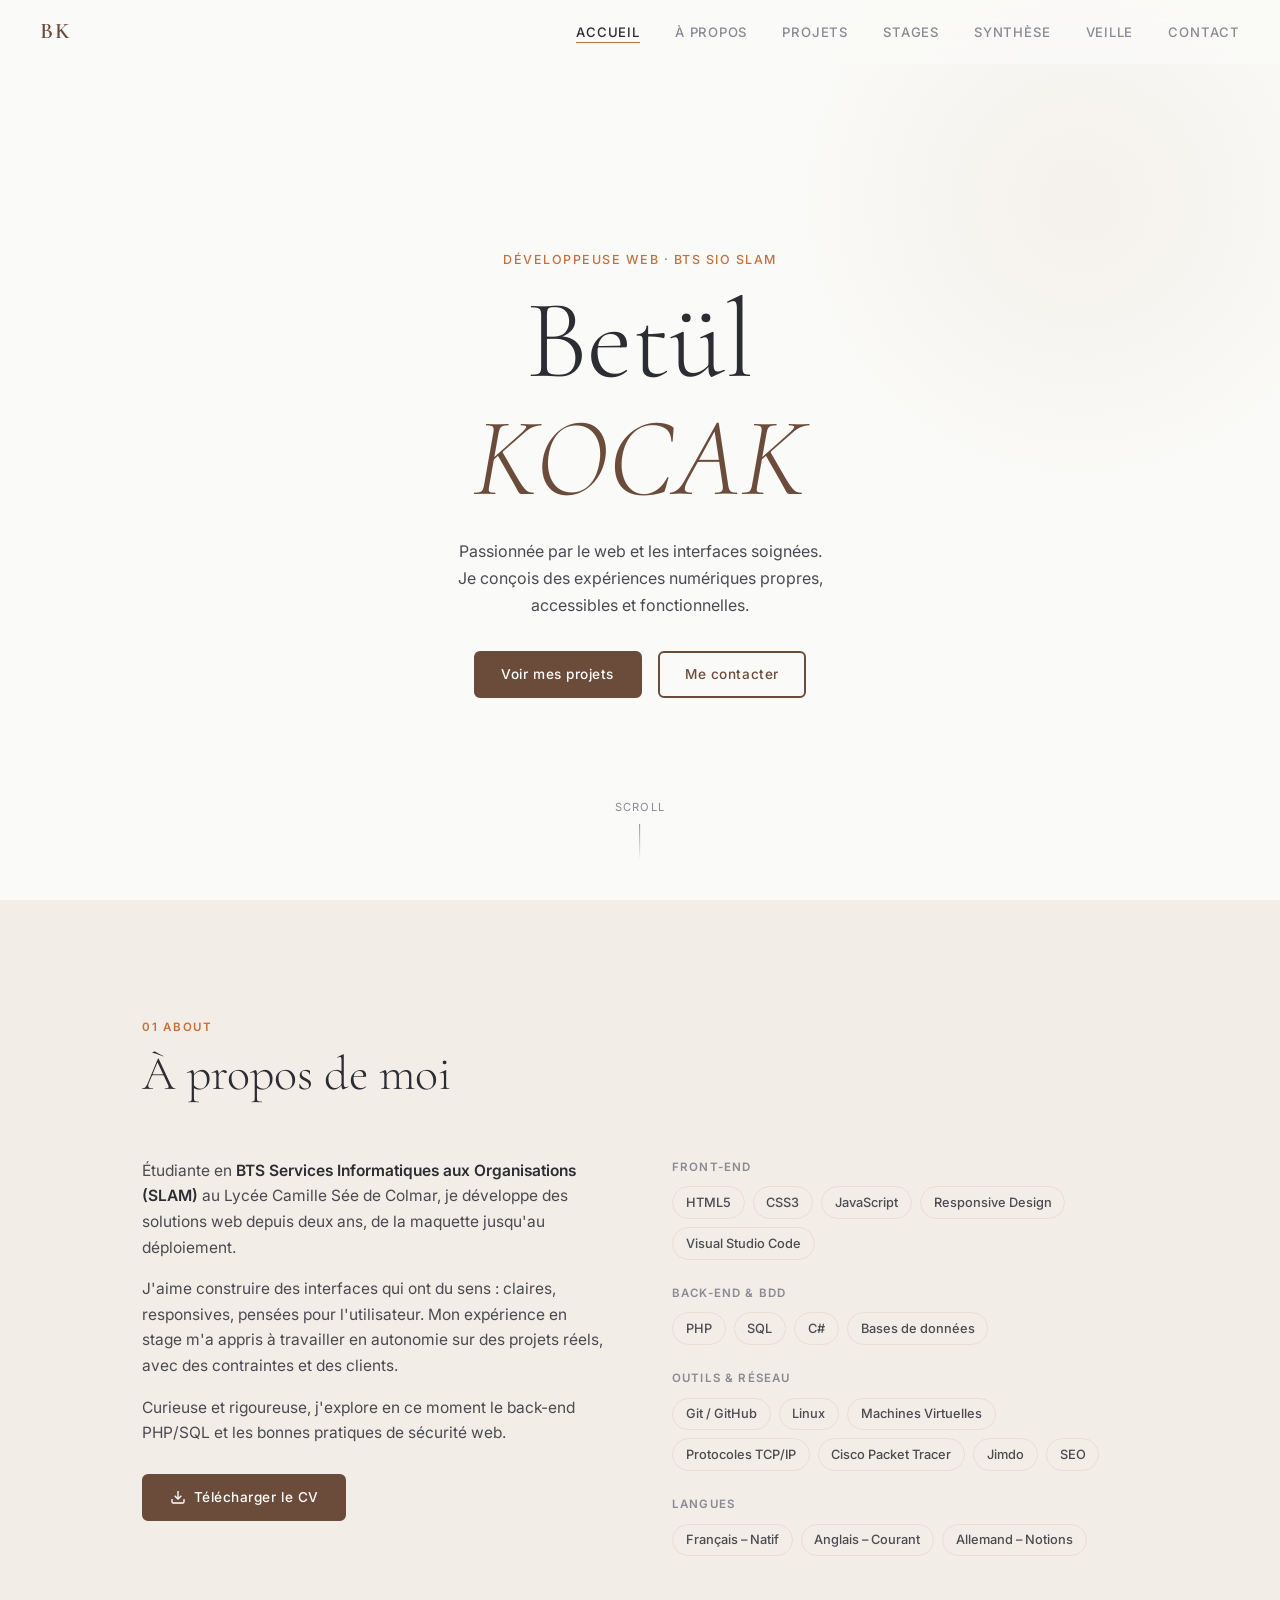
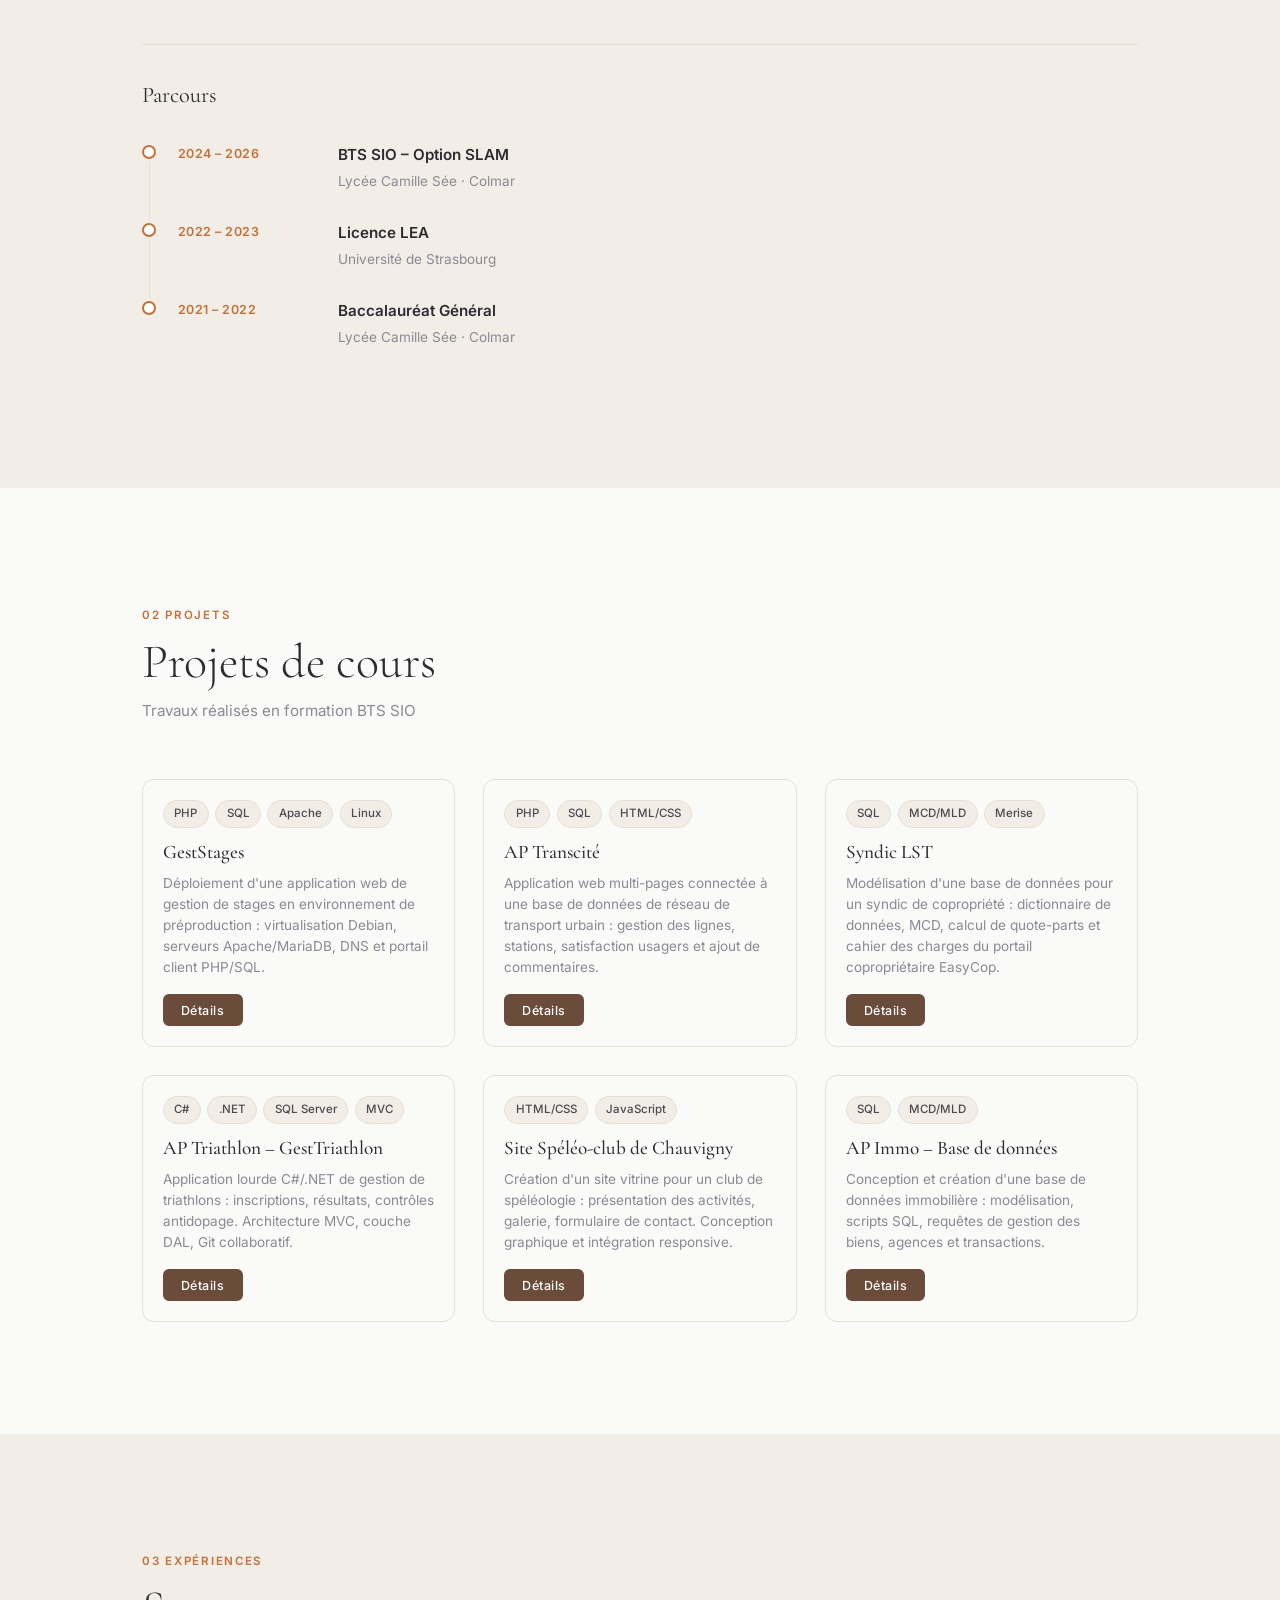
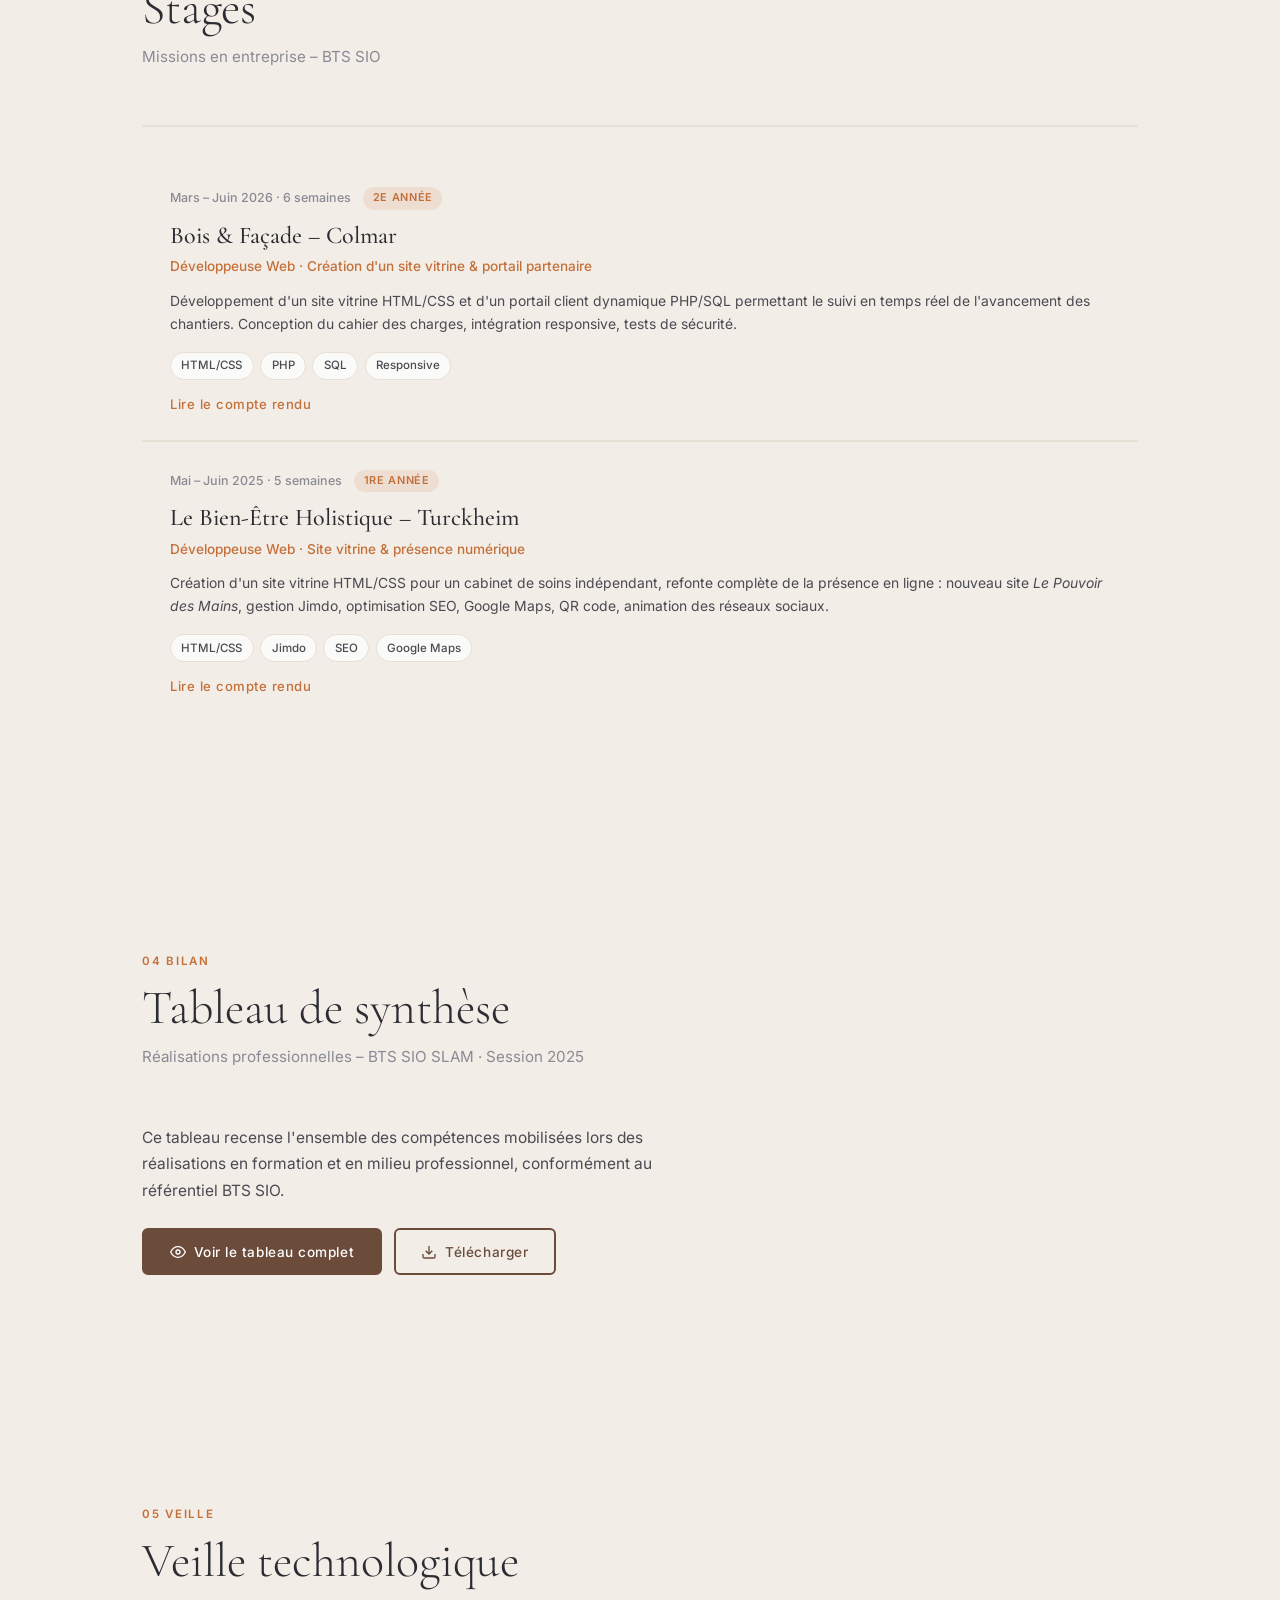
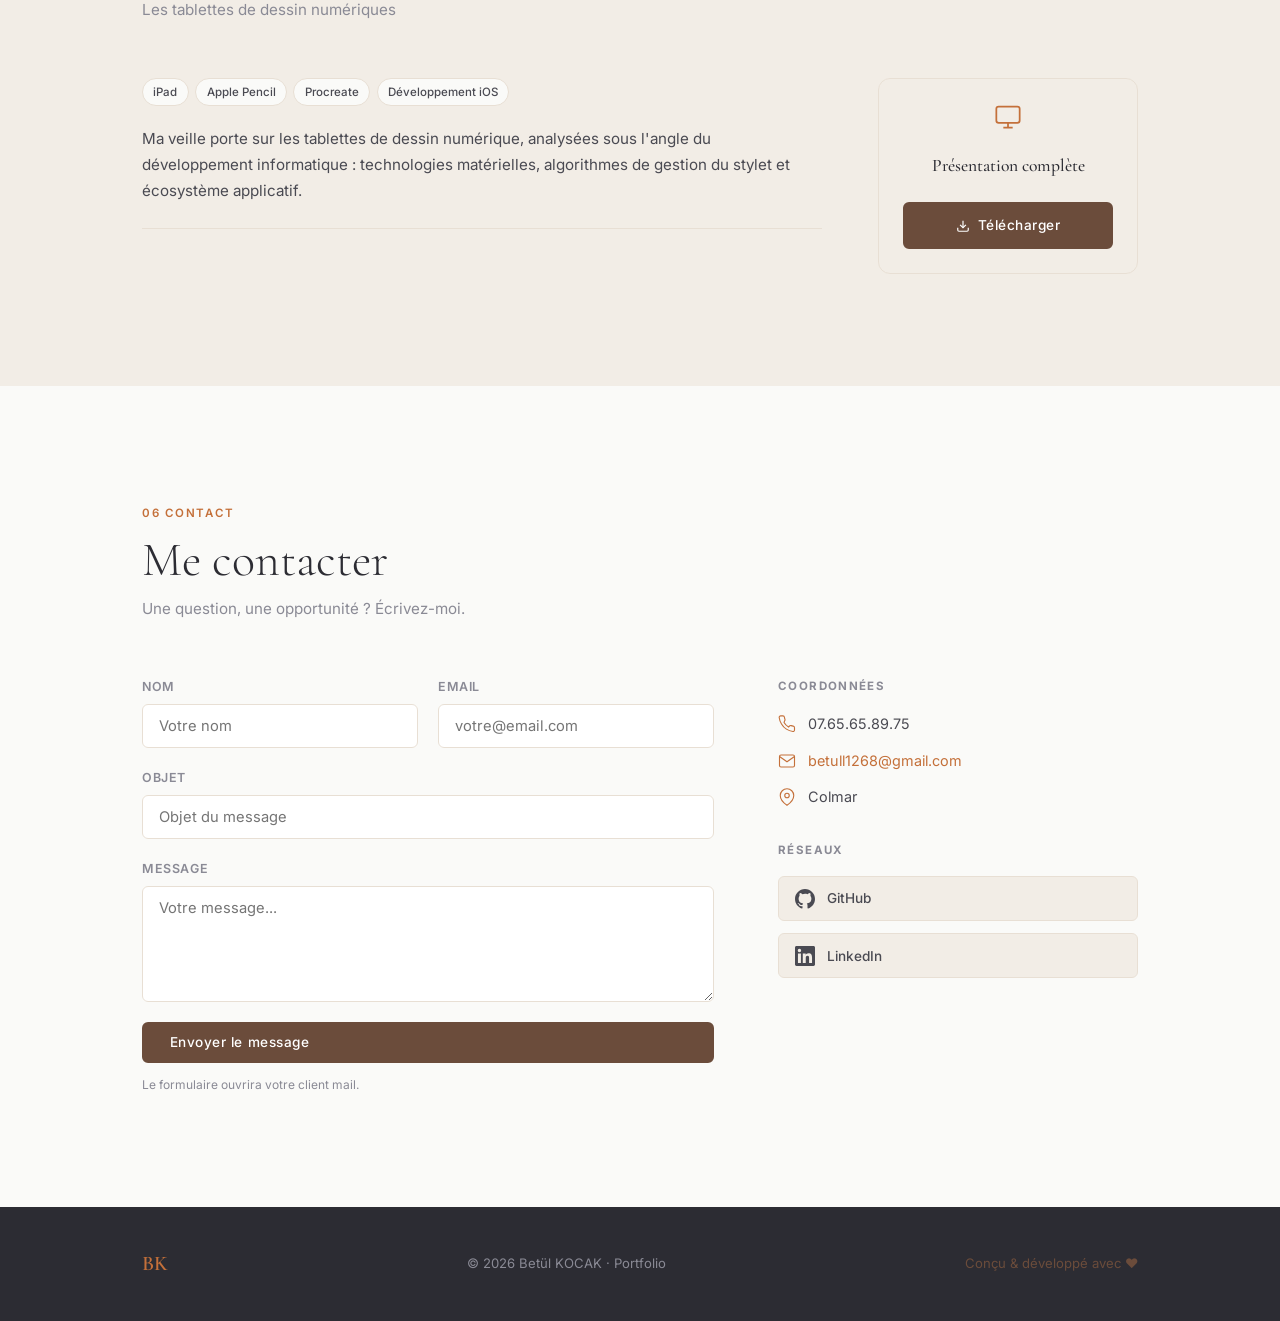
==== commit e84625c1: "Update index.html" ====
--- a/index.html
+++ b/index.html
@@ -202,7 +202,7 @@
             <h3 class="card-title">AP Transcité</h3>
             <p class="card-desc">Application web multi-pages connectée à une base de données de réseau de transport urbain : gestion des lignes, stations, satisfaction usagers et ajout de commentaires.</p>
             <div class="card-footer">
-              <button class="btn btn-primary btn-sm" onclick="openModal('modal-p-transcite')">Agrandir</button>
+              <button class="btn btn-primary btn-sm" onclick="openModal('modal-p-transcite')">Détails</button>
             </div>
           </div>
         </div>
@@ -217,7 +217,7 @@
             <h3 class="card-title">Syndic LST</h3>
             <p class="card-desc">Modélisation d'une base de données pour un syndic de copropriété : dictionnaire de données, MCD, calcul de quote-parts et cahier des charges du portail copropriétaire EasyCop.</p>
             <div class="card-footer">
-              <button class="btn btn-primary btn-sm" onclick="openModal('modal-p-syndic')">Agrandir</button>
+              <button class="btn btn-primary btn-sm" onclick="openModal('modal-p-syndic')">Détails</button>
             </div>
           </div>
         </div>
@@ -233,7 +233,7 @@
             <h3 class="card-title">AP Triathlon – GestTriathlon</h3>
             <p class="card-desc">Application lourde C#/.NET de gestion de triathlons : inscriptions, résultats, contrôles antidopage. Architecture MVC, couche DAL, Git collaboratif.</p>
             <div class="card-footer">
-              <button class="btn btn-primary btn-sm" onclick="openModal('modal-p-triathlon')">Agrandir</button>
+              <button class="btn btn-primary btn-sm" onclick="openModal('modal-p-triathlon')">Détails</button>
             </div>
           </div>
         </div>
@@ -247,7 +247,7 @@
             <h3 class="card-title">Site Spéléo-club de Chauvigny</h3>
             <p class="card-desc">Création d'un site vitrine pour un club de spéléologie : présentation des activités, galerie, formulaire de contact. Conception graphique et intégration responsive.</p>
             <div class="card-footer">
-              <button class="btn btn-primary btn-sm" onclick="openModal('modal-p-speleo')">Agrandir</button>
+              <button class="btn btn-primary btn-sm" onclick="openModal('modal-p-speleo')">Détails</button>
             </div>
           </div>
         </div>
@@ -261,7 +261,7 @@
             <h3 class="card-title">AP Immo – Base de données</h3>
             <p class="card-desc">Conception et création d'une base de données immobilière : modélisation, scripts SQL, requêtes de gestion des biens, agences et transactions.</p>
             <div class="card-footer">
-              <button class="btn btn-primary btn-sm" onclick="openModal('modal-p-immo')">Agrandir</button>
+              <button class="btn btn-primary btn-sm" onclick="openModal('modal-p-immo')">Détails</button>
             </div>
           </div>
         </div>
@@ -389,7 +389,7 @@
                 <svg width="28" height="28" viewBox="0 0 24 24" fill="none" stroke="currentColor" stroke-width="1.5"><rect x="2" y="3" width="20" height="14" rx="2"/><path d="M8 21h8M12 17v4"/></svg>
               </div>
               <h4>Présentation complète</h4>
-              <a href="assets/fichiers/MaVeilleTechnologique_BetulKOCAK.pptx" download class="btn btn-primary veille-dl-btn">
+              <a href="assets/fichiers/MaVeilleTechnologique_BetulKOCAK.pdf" download class="btn btn-primary veille-dl-btn">
                 <svg width="14" height="14" viewBox="0 0 24 24" fill="none" stroke="currentColor" stroke-width="2"><path d="M21 15v4a2 2 0 0 1-2 2H5a2 2 0 0 1-2-2v-4"/><polyline points="7,10 12,15 17,10"/><line x1="12" y1="15" x2="12" y2="3"/></svg>
                 Télécharger
               </a>
@@ -491,7 +491,7 @@
           <p class="modal-desc">Réalisé en binôme (SLAM + SISR), ce TP consistait à déployer une application PHP/SQL de gestion de stages sur une infrastructure virtualisée Debian, avec deux serveurs spécialisés (SRV-WEB et SRV-BDD) configurés manuellement.</p>
           <p class="modal-desc"><strong>Mission SLAM :</strong> déploiement de l'application via SSH/SCP, importation du script SQL, création de l'utilisateur base de données, ajout du fichier de diagnostic PHP, gestion des droits (groupe dev, permissions 775).</p>
           <p class="modal-desc"><strong>Outils :</strong> VirtualBox, Debian, Apache2, PHP, MariaDB, SSH, SCP.</p>
-          <a href="#" class="btn btn-primary" target="_blank">Voir sur GitHub</a>
+          <a href="https://github.com/betull1268-glitch/E6-Gesttriathlon" class="btn btn-primary" target="_blank">Voir sur GitHub</a>
         </div>
       </div>
     </div>
@@ -508,7 +508,7 @@
           <p class="modal-desc">Création d'une application web multi-pages connectée à une base de données de réseau de bus. Le projet couvre la modélisation (Looping), l'initialisation des données, l'exploitation par requêtes SQL et le développement de 6 pages PHP dynamiques.</p>
           <p class="modal-desc"><strong>Fonctionnalités :</strong> liste des lignes, stations par ligne, guichets automatiques manquants, statistiques de satisfaction par critère, formulaire d'ajout de commentaire.</p>
           <p class="modal-desc"><strong>Outils :</strong> WAMP, PHP, SQL, HTML/CSS, Looping.</p>
-          <a href="#" class="btn btn-primary" target="_blank">Voir sur GitHub</a>
+          <a href="https://github.com/betull1268-glitch/E6-Transcite" class="btn btn-primary" target="_blank">Voir sur GitHub</a>
         </div>
       </div>
     </div>
